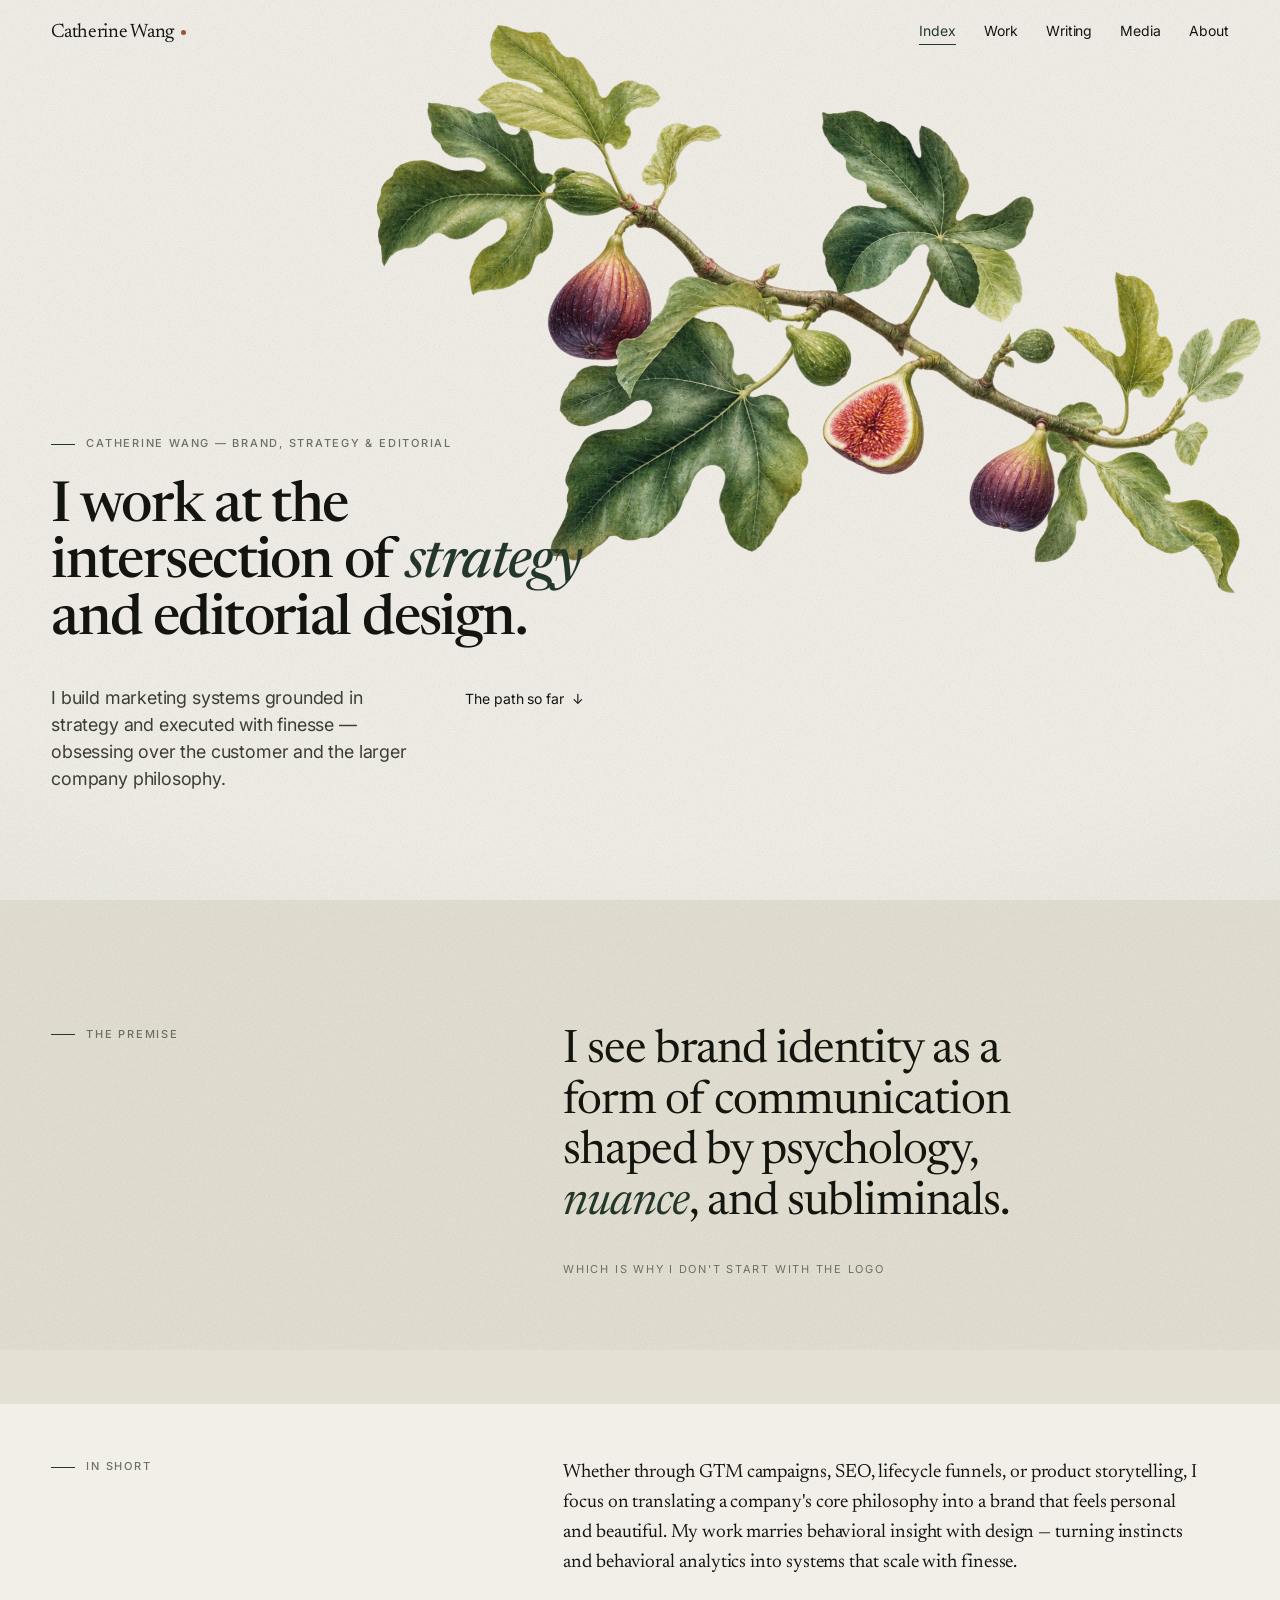
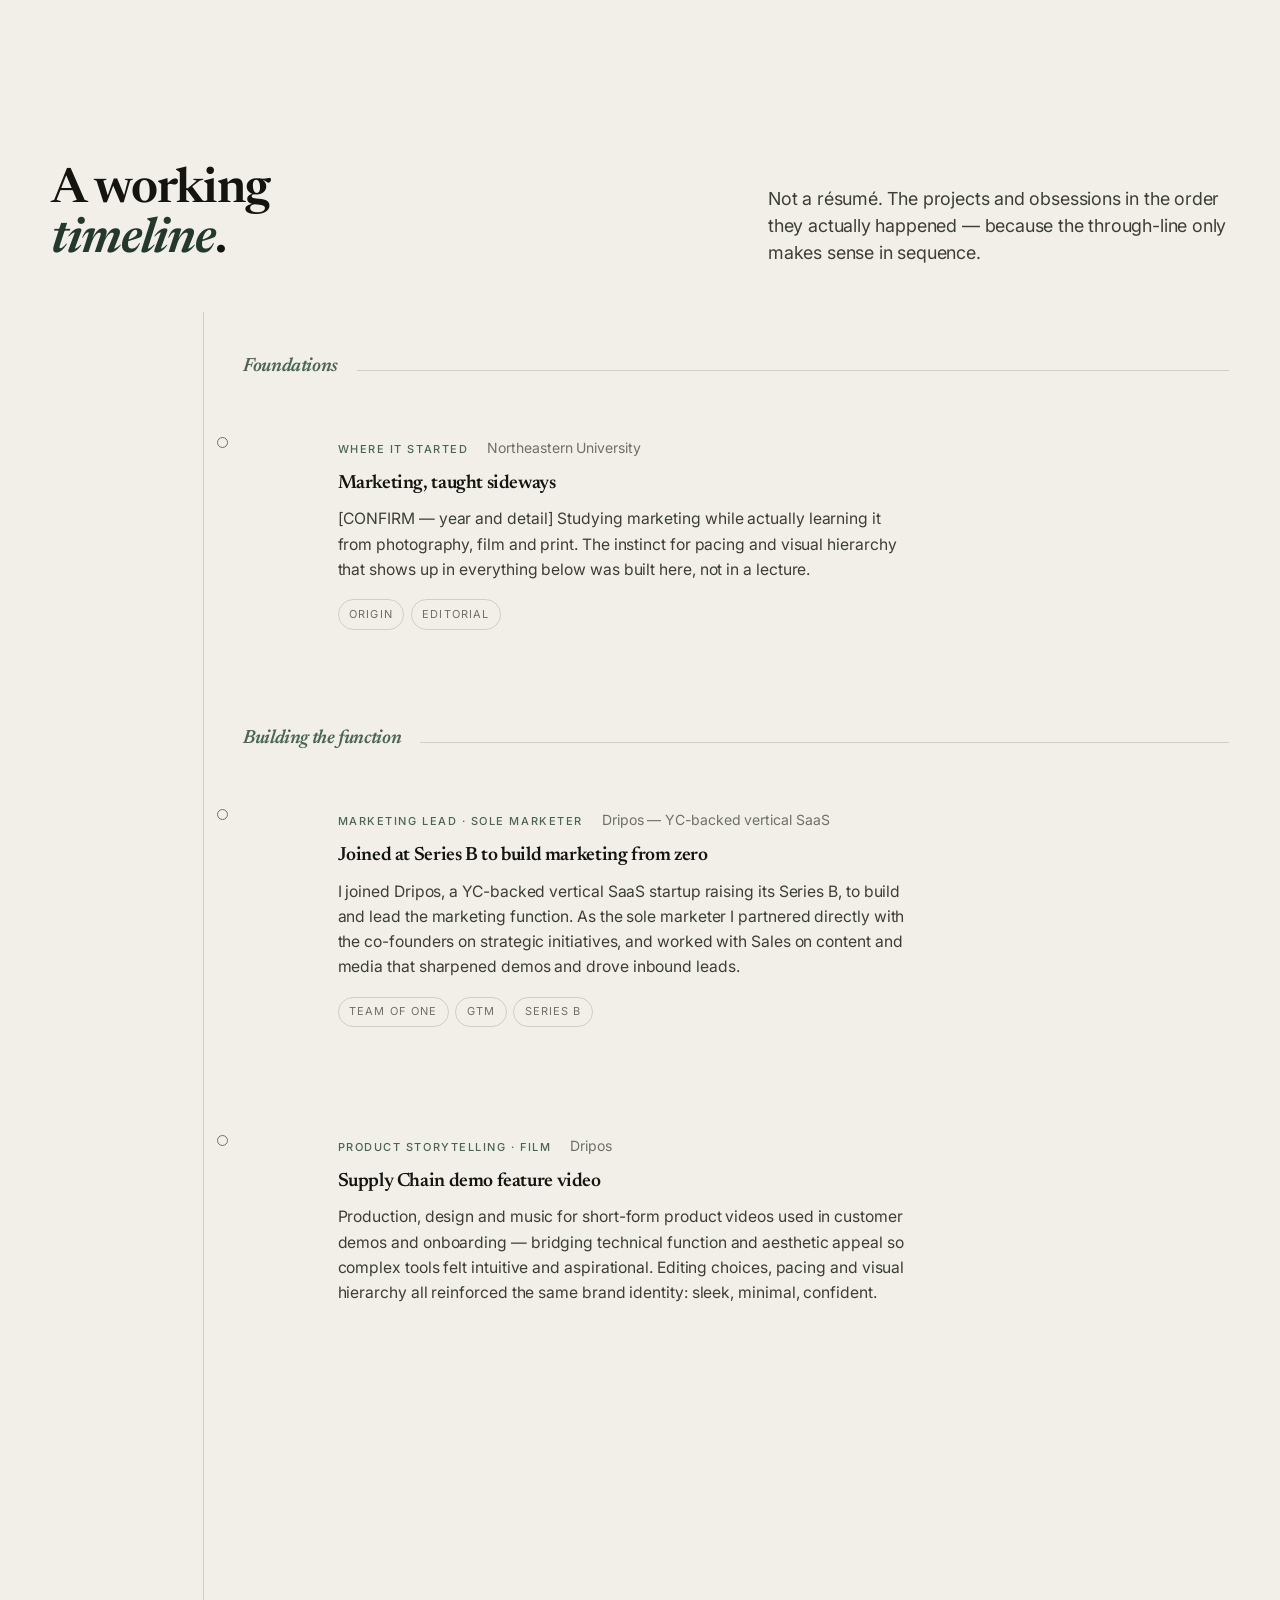
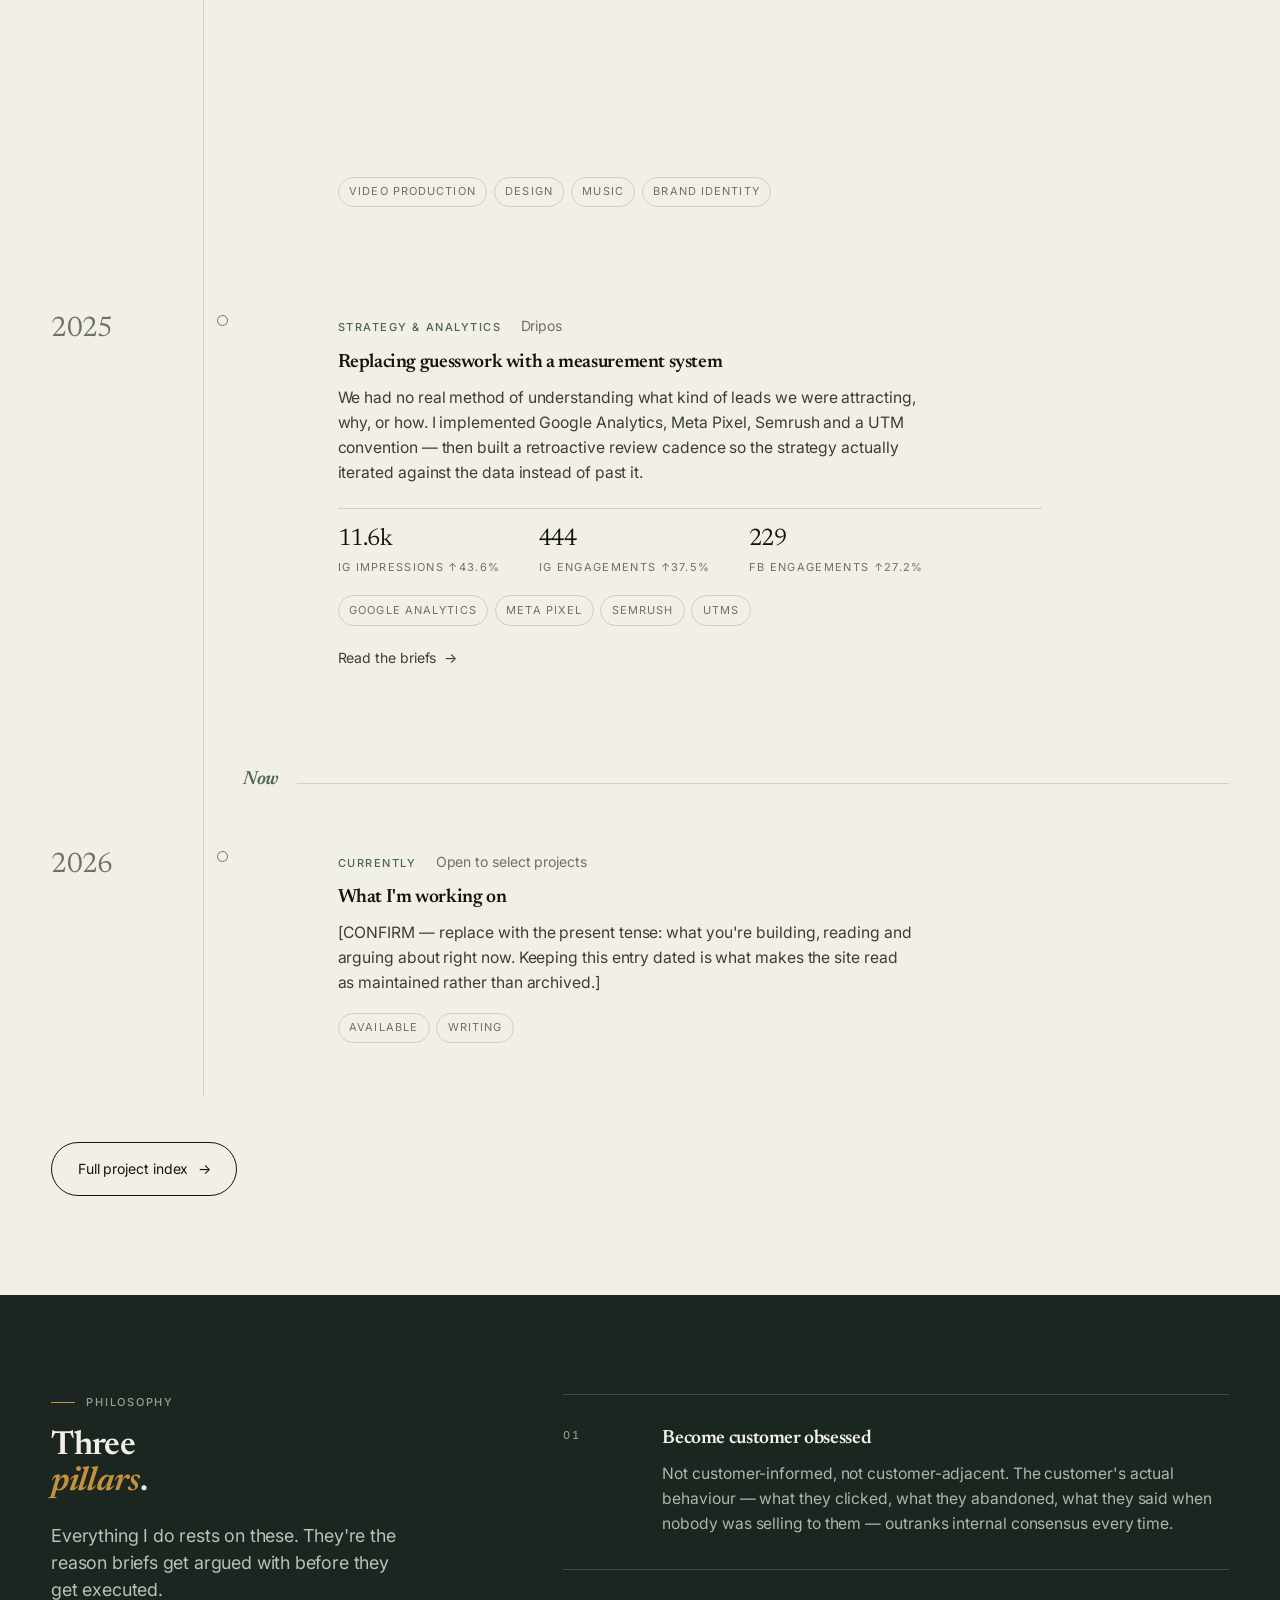
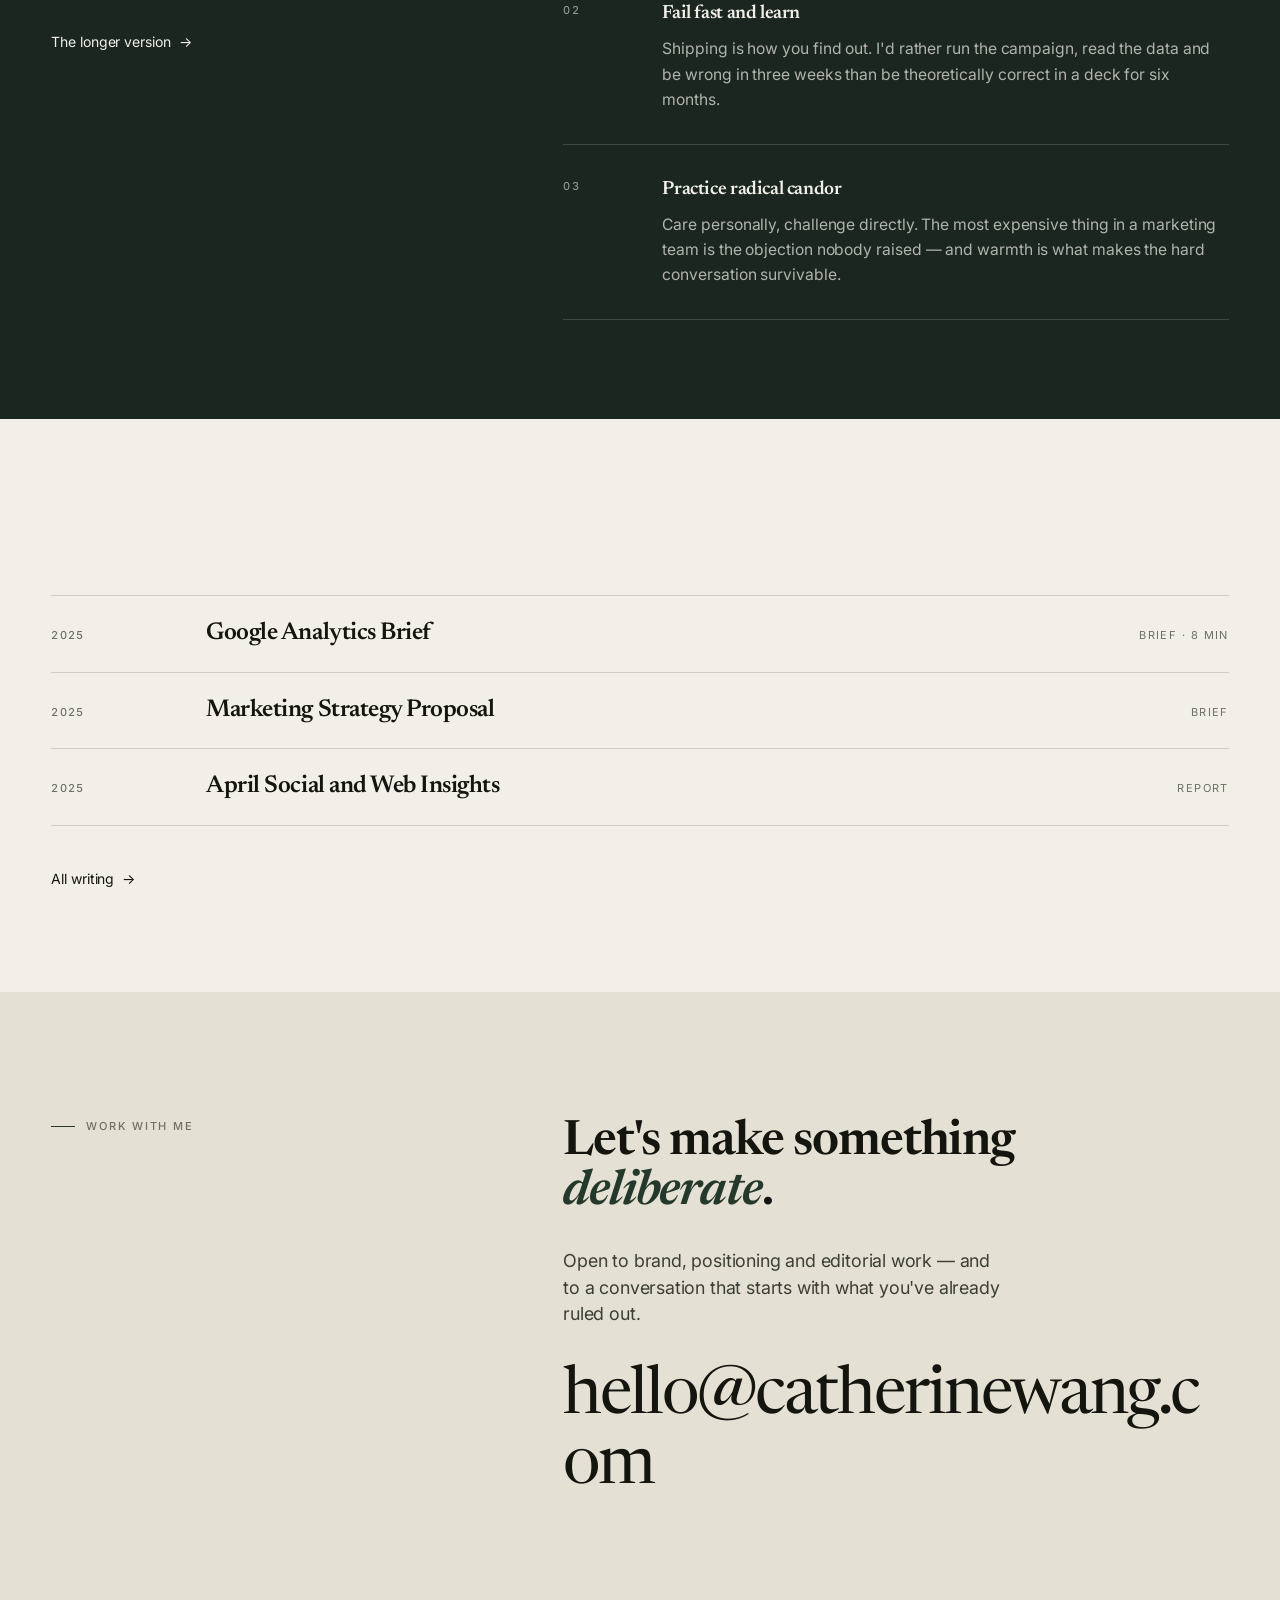
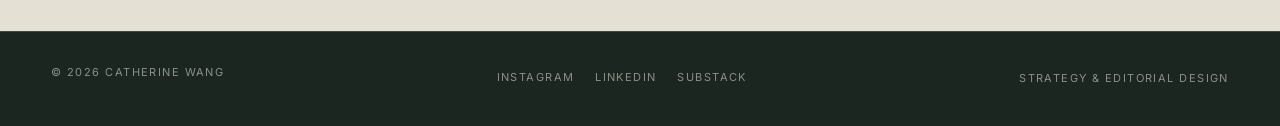
==== index.html @ 550bcb75 "Initial personal website with interactive fig hero" ====
<!DOCTYPE html>
<html lang="en">
<head>
<meta charset="utf-8">
<meta name="viewport" content="width=device-width, initial-scale=1">
<title>Catherine Wang — Strategy &amp; Editorial Design</title>
<meta name="description" content="Catherine Wang builds marketing systems grounded in strategy and executed with finesse. Brand identity as communication shaped by psychology, nuance and subliminals.">
<meta property="og:title" content="Catherine Wang — Strategy &amp; Editorial Design">
<meta property="og:description" content="I build marketing systems grounded in strategy and executed with finesse.">
<meta property="og:type" content="website">

<link rel="preconnect" href="https://fonts.googleapis.com">
<link rel="preconnect" href="https://fonts.gstatic.com" crossorigin>
<link href="https://fonts.googleapis.com/css2?family=Newsreader:ital,opsz,wght@0,6..72,300..600;1,6..72,300..600&family=Inter:wght@300;400;500&display=swap" rel="stylesheet">
<link rel="stylesheet" href="css/style.css">
</head>
<body>

<a class="skip" href="#main">Skip to content</a>
<div class="grain" aria-hidden="true"></div>
<div class="vignette" aria-hidden="true"></div>
<div class="progress" aria-hidden="true"></div>

<!-- ============================================================ NAV -->
<header class="nav">
  <div class="wrap nav__in">
    <a class="wordmark" href="index.html" aria-label="Catherine Wang, home">
      <span>Catherine Wang</span><i aria-hidden="true"></i>
    </a>
    <nav class="nav__links" aria-label="Primary">
      <a href="index.html" aria-current="page">Index</a>
      <a href="work.html">Work</a>
      <a href="writing.html">Writing</a>
      <a href="media.html">Media</a>
      <a href="about.html">About</a>
    </nav>
    <button class="nav__toggle" aria-expanded="false" aria-controls="drawer">Menu</button>
  </div>
</header>

<div class="drawer" id="drawer" aria-hidden="true">
  <button class="drawer__close">Close</button>
  <a href="index.html" aria-current="page">Index</a>
  <a href="work.html">Work</a>
  <a href="writing.html">Writing</a>
  <a href="media.html">Media</a>
  <a href="about.html">About</a>
  <p class="drawer__meta">hello@catherinewang.com</p>
</div>

<main id="main">

  <!-- ========================================================= HERO -->
  <!-- The fig branch is the hero: a suspended botanical specimen, cut into
       seventeen layers (assets/branch/layers.json) so it can breathe, respond
       to the cursor and hold depth. Typography stays clear of the busy
       middle of the composition; see js/branch.js. -->
  <section class="hero" id="hero">

    <div class="branch" data-branch role="img"
         aria-label="Watercolour illustration of a fig branch — lobed leaves, three ripening figs and one cut in half.">
      <div class="branch__stage">
      <img class="branch__layer" src="assets/branch/leaf-b.webp" alt="" loading="eager" decoding="async"
           width="347" height="331" data-kind="leaf"
           data-depth="0.2" data-mass="0.8" data-rel="0.717"
           style="--x:0.5208%;--y:14.8438%;--w:22.5911%;--ox:111.53%;--oy:44.71%">
      <img class="branch__layer" src="assets/branch/leaf-a.webp" alt="" loading="eager" decoding="async"
           width="314" height="239" data-kind="leaf"
           data-depth="0.28" data-mass="0.55" data-rel="0.558"
           style="--x:11.7839%;--y:2.0508%;--w:20.4427%;--ox:69.75%;--oy:115.48%">
      <img class="branch__layer" src="assets/branch/leaf-c.webp" alt="" loading="eager" decoding="async"
           width="139" height="146" data-kind="leaf"
           data-depth="0.62" data-mass="0.3" data-rel="0.249"
           style="--x:30.0781%;--y:18.3594%;--w:9.0495%;--ox:106.47%;--oy:89.04%">
      <img class="branch__layer" src="assets/branch/leaf-d.webp" alt="" loading="eager" decoding="async"
           width="363" height="365" data-kind="leaf"
           data-depth="0.34" data-mass="0.85" data-rel="0.808"
           style="--x:50.3255%;--y:16.0156%;--w:23.6328%;--ox:50.14%;--oy:101.64%">
      <img class="branch__layer" src="assets/branch/leaf-g.webp" alt="" loading="eager" decoding="async"
           width="138" height="253" data-kind="leaf"
           data-depth="0.22" data-mass="0.45" data-rel="0.295"
           style="--x:90.3646%;--y:51.1719%;--w:8.9844%;--ox:-2.17%;--oy:69.57%">
      <img class="branch__layer" src="assets/branch/leaf-f.webp" alt="" loading="eager" decoding="async"
           width="190" height="215" data-kind="leaf"
           data-depth="0.3" data-mass="0.45" data-rel="0.383"
           style="--x:77.0182%;--y:43.0664%;--w:12.3698%;--ox:6.32%;--oy:102.79%">
      <img class="branch__layer" src="assets/branch/branch.webp" alt="" loading="eager" decoding="async"
           width="1072" height="528" data-kind="branch"
           data-depth="0.4" data-mass="1.0" data-rel="0.723"
           style="--x:24.9349%;--y:23.9258%;--w:69.7917%;--ox:48.23%;--oy:52.08%">
      <img class="branch__layer" src="assets/branch/leaf-h.webp" alt="" loading="eager" decoding="async"
           width="267" height="245" data-kind="leaf"
           data-depth="0.44" data-mass="0.5" data-rel="0.398"
           style="--x:78.125%;--y:70.8984%;--w:17.3828%;--ox:-7.49%;--oy:-3.27%">
      <img class="branch__layer" src="assets/branch/leaf-i.webp" alt="" loading="eager" decoding="async"
           width="129" height="159" data-kind="leaf"
           data-depth="0.52" data-mass="0.35" data-rel="0.256"
           style="--x:88.6719%;--y:81.1523%;--w:8.3984%;--ox:29.46%;--oy:0.63%">
      <img class="branch__layer" src="assets/branch/leaf-j.webp" alt="" loading="eager" decoding="async"
           width="101" height="232" data-kind="leaf"
           data-depth="0.7" data-mass="0.3" data-rel="0.305"
           style="--x:73.8932%;--y:69.2383%;--w:6.5755%;--ox:29.7%;--oy:20.69%">
      <img class="branch__layer" src="assets/branch/leaf-e.webp" alt="" loading="eager" decoding="async"
           width="444" height="422" data-kind="leaf"
           data-depth="0.86" data-mass="1.0" data-rel="1.0"
           style="--x:19.9219%;--y:50.1953%;--w:28.9062%;--ox:88.74%;--oy:7.35%">
      <img class="branch__layer" src="assets/branch/fig-green-a.webp" alt="" loading="eager" decoding="async"
           width="145" height="83" data-kind="fig"
           data-depth="0.66" data-mass="1.6" data-rel="0.252"
           style="--x:18.6198%;--y:25.7812%;--w:9.4401%;--ox:88.97%;--oy:61.45%">
      <img class="branch__layer" src="assets/branch/fig-green-b.webp" alt="" loading="eager" decoding="async"
           width="190" height="117" data-kind="fig"
           data-depth="0.72" data-mass="1.6" data-rel="0.252"
           style="--x:41.276%;--y:53.0273%;--w:12.3698%;--ox:34.74%;--oy:-26.5%">
      <img class="branch__layer" src="assets/branch/fig-green-c.webp" alt="" loading="eager" decoding="async"
           width="102" height="61" data-kind="fig"
           data-depth="0.6" data-mass="1.6" data-rel="0.18"
           style="--x:69.7917%;--y:52.6367%;--w:6.6406%;--ox:17.65%;--oy:-18.03%">
      <img class="branch__layer" src="assets/branch/fig-purple-a.webp" alt="" loading="eager" decoding="async"
           width="183" height="200" data-kind="fig"
           data-depth="0.92" data-mass="2.2" data-rel="0.458"
           style="--x:19.7266%;--y:38.6719%;--w:11.9141%;--ox:44.81%;--oy:3%">
      <img class="branch__layer" src="assets/branch/fig-cut.webp" alt="" loading="eager" decoding="async"
           width="176" height="196" data-kind="fig"
           data-depth="0.88" data-mass="2.2" data-rel="0.444"
           style="--x:50.3906%;--y:58.1055%;--w:11.4583%;--ox:80.11%;--oy:13.78%">
      <img class="branch__layer" src="assets/branch/fig-purple-b.webp" alt="" loading="eager" decoding="async"
           width="152" height="190" data-kind="fig"
           data-depth="0.9" data-mass="2.2" data-rel="0.399"
           style="--x:66.7318%;--y:68.0664%;--w:9.8958%;--ox:62.5%;--oy:15.26%">
      </div>
    </div>

    <div class="wrap hero__type">
      <p class="label hero__eyebrow">Catherine Wang — Brand, Strategy &amp; Editorial</p>

      <h1 class="mega" data-split>
        <span data-line>I work at the</span>
        <span data-line>intersection of <em>strategy</em></span>
        <span data-line>and editorial design.</span>
      </h1>

      <div class="hero__meta">
        <p class="lead" data-reveal style="--d:640ms;max-width:34ch;margin:0">
          I build marketing systems grounded in strategy and executed with
          finesse — obsessing over the customer and the larger company
          philosophy.
        </p>
        <div data-reveal style="--d:760ms">
          <a class="alink link" href="#timeline"><span>The path so far</span><span aria-hidden="true">↓</span></a>
        </div>
      </div>

      <p class="hero__caption" data-reveal style="--d:880ms">Boston &amp; New York</p>
    </div>
  </section>

  <!-- ==================================================== STATEMENT -->
  <!-- Her own line from Notion — the most opinionated sentence she has,
       so it gets the largest type on the page after the hero. -->
  <section class="section statement tone-sand">
    <div class="wrap grid">
      <div class="c1-5"><p class="label" data-reveal>The premise</p></div>
      <div class="c6-13">
        <blockquote data-reveal>
          I see brand identity as a form of communication shaped by
          psychology, <em>nuance</em>, and subliminals.
        </blockquote>
        <cite data-reveal>Which is why I don't start with the logo</cite>
      </div>
    </div>
  </section>

  <!-- ======================================================= INTRO -->
  <section class="section section--tight">
    <div class="wrap grid">
      <div class="c1-5"><p class="label" data-reveal>In short</p></div>
      <div class="c6-13">
        <div class="prose prose--serif" data-reveal>
          <p>
            Whether through GTM campaigns, SEO, lifecycle funnels, or product
            storytelling, I focus on translating a company's core philosophy
            into a brand that feels personal and beautiful. My work marries
            behavioral insight with design — turning instincts and behavioral
            analytics into systems that scale with finesse.
          </p>
        </div>
      </div>
    </div>
  </section>

  <!-- ====================================================== TIMELINE -->
  <!-- Journey and portfolio as one scroll, after getty.edu/tracingart.
       ⚠ Entries marked [CONFIRM] need a date or detail only you know. -->
  <section class="section" id="timeline">
    <div class="wrap">
      <div class="grid" style="margin-bottom:clamp(2rem,5vh,3.5rem)">
        <div class="c1-6">
          <p class="label" data-reveal>The path so far</p>
          <h2 class="h1" data-reveal style="margin-top:1.1rem">
            A working<br><span class="it ac">timeline</span>.
          </h2>
        </div>
        <div class="c8-13" style="align-self:end">
          <p class="lead" data-reveal>
            Not a résumé. The projects and obsessions in the order they
            actually happened — because the through-line only makes sense
            in sequence.
          </p>
        </div>
      </div>

      <div class="tl">
        <div class="tl__rail" aria-hidden="true"><div class="tl__fill"></div></div>
        <ol class="tl__list">

          <li class="tl__era"><h2>Foundations</h2></li>

          <li class="tl__item">
            <p class="tl__year">2024</p>
            <span class="tl__node" aria-hidden="true"></span>
            <div class="tl__body" data-reveal>
              <div class="tl__kicker">
                <span class="tl__role">Where it started</span>
                <span class="tl__where">Northeastern University</span>
              </div>
              <h3 class="h3">Marketing, taught sideways</h3>
              <p>
                [CONFIRM — year and detail] Studying marketing while actually
                learning it from photography, film and print. The instinct for
                pacing and visual hierarchy that shows up in everything below
                was built here, not in a lecture.
              </p>
              <div class="tags"><span class="tag">Origin</span><span class="tag">Editorial</span></div>
            </div>
          </li>

          <li class="tl__era"><h2>Building the function</h2></li>

          <li class="tl__item">
            <p class="tl__year">Jan 2025</p>
            <span class="tl__node" aria-hidden="true"></span>
            <div class="tl__body" data-reveal>
              <div class="tl__kicker">
                <span class="tl__role">Marketing Lead · Sole marketer</span>
                <span class="tl__where">Dripos — YC-backed vertical SaaS</span>
              </div>
              <h3 class="h3">Joined at Series B to build marketing from zero</h3>
              <p>
                I joined Dripos, a YC-backed vertical SaaS startup raising its
                Series B, to build and lead the marketing function. As the sole
                marketer I partnered directly with the co-founders on strategic
                initiatives, and worked with Sales on content and media that
                sharpened demos and drove inbound leads.
              </p>
              <div class="tags">
                <span class="tag">Team of one</span>
                <span class="tag">GTM</span>
                <span class="tag">Series B</span>
              </div>
            </div>
          </li>

          <li class="tl__item">
            <p class="tl__year">2025</p>
            <span class="tl__node" aria-hidden="true"></span>
            <div class="tl__body" data-reveal>
              <div class="tl__kicker">
                <span class="tl__role">Product storytelling · Film</span>
                <span class="tl__where">Dripos</span>
              </div>
              <h3 class="h3">Supply Chain demo feature video</h3>
              <p>
                Production, design and music for short-form product videos used
                in customer demos and onboarding — bridging technical function
                and aesthetic appeal so complex tools felt intuitive and
                aspirational. Editing choices, pacing and visual hierarchy all
                reinforced the same brand identity: sleek, minimal, confident.
              </p>
              <div class="tl__pair">
                <div data-reveal="clip"><div class="ph ph--45 ph--shadow" data-ph="4:5 — video still"></div></div>
                <div data-reveal="clip"><div class="ph ph--45 ph--sand" data-ph="4:5 — UI detail"></div></div>
              </div>
              <div class="tags">
                <span class="tag">Video production</span>
                <span class="tag">Design</span>
                <span class="tag">Music</span>
                <span class="tag">Brand identity</span>
              </div>
            </div>
          </li>

          <li class="tl__item">
            <p class="tl__year">2025</p>
            <span class="tl__node" aria-hidden="true"></span>
            <div class="tl__body" data-reveal>
              <div class="tl__kicker">
                <span class="tl__role">Strategy &amp; analytics</span>
                <span class="tl__where">Dripos</span>
              </div>
              <h3 class="h3">Replacing guesswork with a measurement system</h3>
              <p>
                We had no real method of understanding what kind of leads we
                were attracting, why, or how. I implemented Google Analytics,
                Meta Pixel, Semrush and a UTM convention — then built a
                retroactive review cadence so the strategy actually iterated
                against the data instead of past it.
              </p>
              <div class="tl__out">
                <div><b>11.6k</b><span>IG impressions ↑43.6%</span></div>
                <div><b>444</b><span>IG engagements ↑37.5%</span></div>
                <div><b>229</b><span>FB engagements ↑27.2%</span></div>
              </div>
              <div class="tags">
                <span class="tag">Google Analytics</span>
                <span class="tag">Meta Pixel</span>
                <span class="tag">Semrush</span>
                <span class="tag">UTMs</span>
              </div>
              <p style="margin-top:1.2rem">
                <a class="alink link" href="work.html"><span>Read the briefs</span><span aria-hidden="true">→</span></a>
              </p>
            </div>
          </li>

          <li class="tl__era"><h2>Now</h2></li>

          <li class="tl__item">
            <p class="tl__year">2026</p>
            <span class="tl__node" aria-hidden="true"></span>
            <div class="tl__body" data-reveal>
              <div class="tl__kicker">
                <span class="tl__role">Currently</span>
                <span class="tl__where">Open to select projects</span>
              </div>
              <h3 class="h3">What I'm working on</h3>
              <p>
                [CONFIRM — replace with the present tense: what you're building,
                reading and arguing about right now. Keeping this entry dated is
                what makes the site read as maintained rather than archived.]
              </p>
              <div class="tags"><span class="tag">Available</span><span class="tag">Writing</span></div>
            </div>
          </li>

        </ol>
      </div>

      <div style="margin-top:clamp(2rem,5vh,3.5rem)" data-reveal>
        <a class="btn" href="work.html">Full project index <span aria-hidden="true">→</span></a>
      </div>
    </div>
  </section>

  <!-- =================================================== PHILOSOPHY -->
  <!-- Below the work: findable in one scroll, never the first thing you
       meet. Three pillars are hers; the expansions are drafts to edit. -->
  <section class="section invert philo" id="philosophy">
    <div class="wrap philo__grid">
      <div class="philo__sticky">
        <p class="label" data-reveal>Philosophy</p>
        <h2 class="h2" data-reveal style="margin-top:1.1rem">
          Three<br><span class="it ac">pillars</span>.
        </h2>
        <p class="lead" data-reveal style="margin-top:1.4rem;max-width:32ch">
          Everything I do rests on these. They're the reason briefs get
          argued with before they get executed.
        </p>
        <p data-reveal style="margin-top:1.6rem">
          <a class="alink link" href="about.html"><span>The longer version</span><span aria-hidden="true">→</span></a>
        </p>
      </div>

      <div class="philo__list">
        <div class="tenet" data-reveal>
          <span class="num">01</span>
          <div>
            <h3 class="h3">Become customer obsessed</h3>
            <p>
              Not customer-informed, not customer-adjacent. The customer's
              actual behaviour — what they clicked, what they abandoned, what
              they said when nobody was selling to them — outranks internal
              consensus every time.
            </p>
          </div>
        </div>
        <div class="tenet" data-reveal>
          <span class="num">02</span>
          <div>
            <h3 class="h3">Fail fast and learn</h3>
            <p>
              Shipping is how you find out. I'd rather run the campaign, read
              the data and be wrong in three weeks than be theoretically
              correct in a deck for six months.
            </p>
          </div>
        </div>
        <div class="tenet" data-reveal>
          <span class="num">03</span>
          <div>
            <h3 class="h3">Practice radical candor</h3>
            <p>
              Care personally, challenge directly. The most expensive thing in
              a marketing team is the objection nobody raised — and warmth is
              what makes the hard conversation survivable.
            </p>
          </div>
        </div>
      </div>
    </div>
  </section>

  <!-- ====================================================== WRITING -->
  <section class="section">
    <div class="wrap">
      <div class="grid" style="margin-bottom:clamp(1.8rem,4.5vh,3rem)">
        <div class="c1-6"><h2 class="h2" data-reveal>Writing</h2></div>
        <div class="c8-13" style="align-self:end">
          <p data-reveal style="color:var(--ink-3);font-size:var(--fs-small)">
            Briefs, essays and notes on brand, behaviour and attention.
          </p>
        </div>
      </div>

      <div class="posts">
        <a class="post" href="work.html" data-reveal>
          <span class="num">2025</span>
          <h3>Google Analytics Brief</h3>
          <span class="post__kind">Brief · 8 min</span>
        </a>
        <a class="post" href="work.html" data-reveal>
          <span class="num">2025</span>
          <h3>Marketing Strategy Proposal</h3>
          <span class="post__kind">Brief</span>
        </a>
        <a class="post" href="work.html" data-reveal>
          <span class="num">2025</span>
          <h3>April Social and Web Insights</h3>
          <span class="post__kind">Report</span>
        </a>
      </div>

      <div style="margin-top:clamp(1.8rem,4.5vh,3rem)" data-reveal>
        <a class="alink link" href="writing.html"><span>All writing</span><span aria-hidden="true">→</span></a>
      </div>
    </div>
  </section>

  <!-- ====================================================== CONTACT -->
  <section class="section contact tone-sand" id="contact">
    <div class="wrap grid">
      <div class="c1-5"><p class="label" data-reveal>Work with me</p></div>
      <div class="c6-13">
        <h2 class="h1" data-reveal style="margin-bottom:1.8rem">
          Let's make something<br><span class="it ac">deliberate</span>.
        </h2>
        <p class="lead" data-reveal style="max-width:42ch;margin-bottom:2.2rem">
          Open to brand, positioning and editorial work — and to a
          conversation that starts with what you've already ruled out.
        </p>
        <a class="contact__mail link" href="mailto:hello@catherinewang.com" data-reveal>hello@catherinewang.com</a>
      </div>
    </div>
  </section>
</main>

<!-- ========================================================= FOOTER -->
<footer class="invert">
  <div class="wrap foot">
    <p>© <span data-year>2026</span> Catherine Wang</p>
    <div class="foot__social">
      <a href="#" class="link">Instagram</a>
      <a href="#" class="link">LinkedIn</a>
      <a href="#" class="link">Substack</a>
    </div>
    <p>Strategy &amp; editorial design</p>
  </div>
</footer>

<script src="js/main.js"></script>
<script src="js/branch.js"></script>
</body>
</html>
---- css/style.css ----
/* ==========================================================================
   CATHERINE WANG — design system
   --------------------------------------------------------------------------
   Direction
   · Palette      Neutral bone base, forest green as the single primary
                  accent (Watch House), with sand surfaces and rare
                  terracotta / Kodak-gold highlights. Warmth lives in the
                  photography and grain, not in the UI colour.
   · Type         Newsreader (display) + Inter (body). Display is held
                  small and set heavy — understated in size, bold in weight.
   · References   watchhouse.com (colour), indexventures.com (people-centric),
                  getty.edu/tracingart (timeline), elenamiska.com (restraint).

   Contents
   01  Tokens
   02  Reset & base
   03  Grain / texture
   04  Typography
   05  Layout primitives
   06  Navigation
   07  Hero
   08  Statement blocks
   09  Timeline
   10  Project cards
   11  Philosophy
   12  Writing list
   13  Media shelf
   14  About
   15  Contact & footer
   16  Placeholders
   17  Motion / reveals
   18  Responsive
   ========================================================================== */

/* 01 — TOKENS ============================================================= */

:root {
  /* Ground — neutral bone, only faintly warm. Deliberately less peachy
     than a sand base: the warmth should come from photography and grain,
     not from the paper. */
  --paper:       #F1EFE8;
  --paper-2:     #E9E5DA;
  --sand:        #DAD3C1;
  --sand-deep:   #C2B9A2;

  /* Near-black with a faint green cast, so it sits with the forest
     rather than against it. */
  --ink:         #14150F;
  --ink-2:       #3C3F35;
  --ink-3:       #6E7165;

  /* PRIMARY ACCENT — forest green. Carries nav state, timeline, emphasis,
     hover, selection, focus. This is the Watch House register. */
  --forest:      #24382B;
  --forest-2:    #4A6551;

  /* Dark sections are deep forest, not brown. */
  --shadow:      #1B2620;
  --shadow-2:    #263429;

  /* SECONDARY ACCENTS — used sparingly, on purpose. Terracotta appears a
     handful of times; gold is the Kodak warmth and is rarer still.
     If either starts showing up everywhere, the palette is broken. */
  --terracotta:  #A0533C;
  --gold:        #C4923F;

  /* Type */
  --serif: "Newsreader", "Iowan Old Style", "Palatino Linotype", Georgia, serif;
  --sans:  "Inter", -apple-system, BlinkMacSystemFont, "Helvetica Neue", Arial, sans-serif;

  /* Fluid scale — held deliberately small. Authority comes from weight
     and tight tracking, not from scale. */
  --fs-mega:  clamp(2.3rem, 5.2vw, 4.7rem);
  --fs-h1:    clamp(1.85rem, 3.8vw, 3.1rem);
  --fs-h2:    clamp(1.5rem, 2.6vw, 2.2rem);
  --fs-h3:    clamp(1.1rem, 1.5vw, 1.38rem);
  --fs-lead:  clamp(1.06rem, 1.4vw, 1.34rem);
  --fs-body:  clamp(.98rem, 1vw, 1.06rem);
  --fs-small:  .875rem;
  --fs-label:  .688rem;

  /* Space */
  --gut: clamp(1.25rem, 4vw, 4.5rem);
  --sec: clamp(4.5rem, 11vh, 9.5rem);

  --maxw: 1500px;

  /* Motion */
  --ease: cubic-bezier(.22, 1, .36, 1);
  --ease-io: cubic-bezier(.65, .05, .36, 1);

  --line: color-mix(in srgb, var(--ink) 15%, transparent);

  /* Fractal-noise tile, desaturated so it reads as film grain */
  --noise: url("data:image/svg+xml,%3Csvg xmlns='http://www.w3.org/2000/svg' width='140' height='140'%3E%3Cfilter id='n'%3E%3CfeTurbulence type='fractalNoise' baseFrequency='0.82' numOctaves='4' stitchTiles='stitch'/%3E%3CfeColorMatrix type='saturate' values='0'/%3E%3C/filter%3E%3Crect width='140' height='140' filter='url(%23n)'/%3E%3C/svg%3E");
}

/* 02 — RESET & BASE ======================================================= */

*, *::before, *::after { box-sizing: border-box; }

html {
  -webkit-text-size-adjust: 100%;
  scroll-behavior: smooth;
}

body {
  margin: 0;
  background: var(--paper);
  color: var(--ink);
  font-family: var(--sans);
  font-size: var(--fs-body);
  font-weight: 400;
  line-height: 1.6;
  letter-spacing: -.005em;
  -webkit-font-smoothing: antialiased;
  -moz-osx-font-smoothing: grayscale;
  overflow-x: hidden;
}

img, video, svg { display: block; max-width: 100%; height: auto; }
a { color: inherit; text-decoration: none; }

button {
  font: inherit;
  color: inherit;
  background: none;
  border: 0;
  cursor: pointer;
}

::selection { background: var(--forest); color: var(--paper); }

:focus-visible {
  outline: 2px solid var(--forest);
  outline-offset: 3px;
  border-radius: 2px;
}

.skip {
  position: absolute;
  left: -9999px;
  z-index: 999;
  background: var(--ink);
  color: var(--paper);
  padding: .8rem 1.2rem;
  font-size: var(--fs-small);
}
.skip:focus { left: 1rem; top: 1rem; }

.sr {
  position: absolute;
  width: 1px; height: 1px;
  padding: 0; margin: -1px;
  overflow: hidden;
  clip: rect(0 0 0 0);
  white-space: nowrap;
  border: 0;
}

/* 03 — GRAIN / TEXTURE ==================================================== */

.grain {
  position: fixed;
  inset: -50%;
  z-index: 9000;
  pointer-events: none;
  background-image: var(--noise);
  background-size: 170px 170px;
  opacity: .17;
  mix-blend-mode: multiply;
  will-change: transform;
}

@media (prefers-reduced-motion: no-preference) {
  .grain { animation: grain-shift 7s steps(5, end) infinite; }
}

@keyframes grain-shift {
  0%, 100% { transform: translate(0, 0); }
  20% { transform: translate(-3%, 2%); }
  40% { transform: translate(2%, -4%); }
  60% { transform: translate(-2%, -2%); }
  80% { transform: translate(3%, 3%); }
}

.vignette {
  position: fixed;
  inset: 0;
  z-index: 8999;
  pointer-events: none;
  background: radial-gradient(125% 95% at 50% 40%,
              transparent 58%,
              color-mix(in srgb, var(--sand-deep) 22%, transparent) 100%);
}

/* 04 — TYPOGRAPHY ========================================================= */

/* Display is set at 600 — the "understated but bold" register. Small type
   needs weight to hold a page; large type would not. */
h1, h2, h3, h4 {
  font-family: var(--serif);
  font-weight: 600;
  font-optical-sizing: auto;
  letter-spacing: -.02em;
  line-height: 1.04;
  margin: 0;
  text-wrap: balance;
}

/* The one exception: at hero scale, 600 turns blunt. 500 keeps the
   old-style serif's modelling visible. */
.mega {
  font-size: var(--fs-mega);
  font-weight: 500;
  line-height: 1;
  letter-spacing: -.028em;
}
.h1 { font-size: var(--fs-h1); line-height: 1.04; letter-spacing: -.024em; }
.h2 { font-size: var(--fs-h2); line-height: 1.08; }
.h3 { font-size: var(--fs-h3); line-height: 1.2; }

.it { font-style: italic; }

/* Accent classes.
   .ac — forest, the primary. Use this by default.
   .tc — terracotta, rare.
   .gd — Kodak gold, rarer. */
.ac { color: var(--forest); }
.tc { color: var(--terracotta); }
.gd { color: var(--gold); }

/* On dark sections forest disappears, so accents warm up instead. */
.invert .ac { color: var(--gold); }
.invert .tc { color: var(--gold); }

p { margin: 0 0 1.1em; }
p:last-child { margin-bottom: 0; }

.lead {
  font-size: var(--fs-lead);
  line-height: 1.5;
  letter-spacing: -.01em;
  color: var(--ink-2);
  text-wrap: pretty;
}

.prose { max-width: 64ch; }
.prose p { color: var(--ink-2); line-height: 1.72; }

.prose--serif p {
  font-family: var(--serif);
  font-size: clamp(1.12rem, 1.5vw, 1.4rem);
  line-height: 1.55;
  color: var(--ink);
}

/* Label — Inter, tracked and uppercase. No mono anywhere; a monospaced
   label reads engineering, and this brand is editorial. */
.label {
  font-size: var(--fs-label);
  font-weight: 500;
  letter-spacing: .16em;
  text-transform: uppercase;
  color: var(--ink-3);
  display: flex;
  align-items: center;
  gap: .7rem;
}
.label::before {
  content: "";
  width: 1.5rem;
  height: 1px;
  background: var(--forest);
  flex: none;
}
.label--bare::before { display: none; }

.num {
  font-size: var(--fs-label);
  font-weight: 500;
  letter-spacing: .12em;
  color: var(--ink-3);
  font-variant-numeric: tabular-nums;
}

/* Underline that draws on hover */
.link { position: relative; display: inline-block; padding-bottom: 2px; }
.link::after {
  content: "";
  position: absolute;
  left: 0; bottom: 0;
  width: 100%; height: 1px;
  background: currentColor;
  transform: scaleX(var(--sx, 0));
  transform-origin: left;
  transition: transform .5s var(--ease);
}
.link:hover { --sx: 1; }
.link--on { --sx: 1; }
.link--on:hover { --sx: 0; }

.alink {
  display: inline-flex;
  align-items: baseline;
  gap: .5rem;
  font-size: var(--fs-small);
}
.alink span:last-child { transition: transform .45s var(--ease); }
.alink:hover span:last-child { transform: translateX(.3rem); }

.btn {
  display: inline-flex;
  align-items: center;
  gap: .6rem;
  padding: .9rem 1.6rem;
  border: 1px solid var(--ink);
  border-radius: 100px;
  font-size: var(--fs-small);
  position: relative;
  overflow: hidden;
  isolation: isolate;
}
.btn::before {
  content: "";
  position: absolute;
  inset: 0;
  background: var(--ink);
  transform: translateY(101%);
  transition: transform .55s var(--ease);
  z-index: -1;
}
.btn:hover { color: var(--paper); }
.btn:hover::before { transform: translateY(0); }

.btn--fill { background: var(--ink); color: var(--paper); }
.btn--fill::before { background: var(--forest); }
.btn--fill:hover { color: var(--paper); }

/* 05 — LAYOUT PRIMITIVES ================================================== */

.wrap {
  width: 100%;
  max-width: var(--maxw);
  margin-inline: auto;
  padding-inline: var(--gut);
}

.section { padding-block: var(--sec); position: relative; }
.section--tight { padding-block: clamp(2.5rem, 6vh, 5rem); }
.section--flush-t { padding-top: 0; }

.rule { height: 1px; background: var(--line); border: 0; margin: 0; }

.grid {
  display: grid;
  grid-template-columns: repeat(12, 1fr);
  gap: var(--gut);
}
.c1-5  { grid-column: 1 / 6; }
.c1-6  { grid-column: 1 / 7; }
.c1-7  { grid-column: 1 / 8; }
.c4-13 { grid-column: 4 / 13; }
.c6-13 { grid-column: 6 / 13; }
.c7-13 { grid-column: 7 / 13; }
.c8-13 { grid-column: 8 / 13; }

/* Dark inversion — espresso, not black */
.invert {
  background: var(--shadow);
  color: var(--paper);
  --line: color-mix(in srgb, var(--paper) 17%, transparent);
}
.invert .label { color: color-mix(in srgb, var(--paper) 60%, transparent); }
.invert .label::before { background: var(--gold); }
.invert .lead,
.invert .prose p { color: color-mix(in srgb, var(--paper) 76%, transparent); }
.invert .num { color: color-mix(in srgb, var(--paper) 55%, transparent); }
.invert .btn { border-color: color-mix(in srgb, var(--paper) 45%, transparent); }
.invert .btn::before { background: var(--paper); }
.invert .btn:hover { color: var(--ink); }

/* Sand surface — the third register, between paper and the dark sections.
   Tinted with the sand token rather than with an accent, so banded
   sections read as a different paper stock, not a coloured panel. */
.tone-sand {
  background: color-mix(in srgb, var(--sand) 55%, var(--paper));
}

.progress {
  position: fixed;
  top: 0; left: 0;
  height: 2px;
  width: 100%;
  transform-origin: left;
  transform: scaleX(0);
  background: var(--forest);
  z-index: 9100;
}

/* 06 — NAVIGATION ========================================================= */

.nav {
  position: fixed;
  top: 0; left: 0; right: 0;
  z-index: 8000;
  padding-block: clamp(1rem, 2.2vh, 1.5rem);
  transition: background .5s var(--ease), padding .5s var(--ease),
              box-shadow .5s var(--ease);
}
.nav__in {
  display: flex;
  align-items: center;
  justify-content: space-between;
  gap: var(--gut);
}

.nav.is-stuck {
  padding-block: .7rem;
  background: color-mix(in srgb, var(--paper) 90%, transparent);
  backdrop-filter: saturate(130%) blur(14px);
  -webkit-backdrop-filter: saturate(130%) blur(14px);
  box-shadow: 0 1px 0 var(--line);
}
.nav.is-stuck.on-dark {
  background: color-mix(in srgb, var(--shadow) 90%, transparent);
}

.wordmark {
  font-family: var(--serif);
  font-size: 1.22rem;
  letter-spacing: -.015em;
  line-height: 1;
  display: flex;
  align-items: baseline;
  gap: .45rem;
}
/* The wordmark dot is the one piece of terracotta on every page — a single
   warm mark against an otherwise green-and-bone system. */
.wordmark i {
  font-style: normal;
  width: 5px; height: 5px;
  border-radius: 50%;
  background: var(--terracotta);
  display: inline-block;
  transform: translateY(-2px);
}

.nav__links {
  display: flex;
  align-items: center;
  gap: clamp(1.1rem, 2.2vw, 2.2rem);
  font-size: var(--fs-small);
}
.nav__links a { position: relative; padding-bottom: 3px; }
.nav__links a::after {
  content: "";
  position: absolute;
  left: 0; bottom: 0;
  width: 100%; height: 1px;
  background: currentColor;
  transform: scaleX(0);
  transform-origin: left;
  transition: transform .45s var(--ease);
}
.nav__links a:hover::after { transform: scaleX(1); }
.nav__links a[aria-current="page"] { color: var(--forest); }
.nav__links a[aria-current="page"]::after {
  transform: scaleX(1);
  background: var(--forest);
}

.nav__toggle { display: none; }

.drawer {
  position: fixed;
  inset: 0;
  z-index: 8500;
  background: var(--shadow);
  color: var(--paper);
  padding: var(--gut);
  display: flex;
  flex-direction: column;
  justify-content: center;
  gap: .3rem;
  transform: translateY(-100%);
  transition: transform .7s var(--ease);
  visibility: hidden;
}
.drawer.is-open { transform: translateY(0); visibility: visible; }
.drawer a {
  font-family: var(--serif);
  font-size: clamp(2.1rem, 9vw, 3.2rem);
  line-height: 1.14;
  letter-spacing: -.025em;
}
.drawer a[aria-current="page"] { color: var(--gold); font-style: italic; }
.drawer__close {
  position: absolute;
  top: var(--gut); right: var(--gut);
  font-size: var(--fs-label);
  letter-spacing: .16em;
  text-transform: uppercase;
}
.drawer__meta {
  margin-top: 2.2rem;
  font-size: var(--fs-label);
  letter-spacing: .14em;
  text-transform: uppercase;
  color: color-mix(in srgb, var(--paper) 55%, transparent);
}

/* 07 — HERO =============================================================== */
/* The fig branch is the structural element. It hangs in the upper two-thirds
   as a suspended specimen; the type sits underneath it as a caption would,
   so no line ever crosses the dense middle of the composition. The branch's
   own empty lower-left corner is what lets the two overlap at all.
   Behaviour lives in js/branch.js. */

.hero {
  position: relative;
  min-height: 100svh;
  display: flex;
  flex-direction: column;
  justify-content: flex-end;
  padding-top: clamp(6rem, 15vh, 9.5rem);
  padding-bottom: clamp(2.5rem, 7vh, 5rem);
  overflow: clip;              /* the branch leaves the frame on scroll */
}

/* ---- the specimen ------------------------------------------------------ */
/* Two transform levels, deliberately: .branch__stage carries the slow scroll
   choreography, each .branch__layer carries its own parallax + wind + drift.
   Nothing here touches layout. */

.branch {
  position: absolute;
  inset: 0;
  pointer-events: none;
  z-index: 0;
}

/* Placed right of centre and high, so the whole lower-left quadrant belongs
   to the type. The plate's own empty bottom-left corner is what buys the
   last bit of clearance. Sized against height as well as width so a short
   wide window cannot push it off the bottom. */
.branch__stage {
  position: absolute;
  left: var(--bx, 29%);
  top: var(--by, 1.5%);
  width: var(--bw, min(70%, 128svh));
  aspect-ratio: 1536 / 1024;
  transform-origin: 50% 45%;
  will-change: transform, opacity;
}

.branch__layer {
  position: absolute;
  left: var(--x);
  top: var(--y);
  width: var(--w);
  height: auto;
  transform-origin: var(--ox) var(--oy);
  backface-visibility: hidden;
}

/* Only pay for compositor layers while the loop is actually running */
.branch.is-live .branch__layer { will-change: transform; }

/* ---- the type ---------------------------------------------------------- */

.hero__type { position: relative; z-index: 2; }

/* Held to a column rather than the full wrap: it keeps the measure readable
   and guarantees the type never runs under the foliage. */
.hero__type > * { max-width: 42rem; }

/* The branch is the hero now, so the display type steps back a size. */
.hero .mega { font-size: clamp(2.1rem, 4.4vw, 3.6rem); }

.hero__eyebrow { margin-bottom: clamp(1rem, 3vh, 1.8rem); }
.hero h1 em { font-style: italic; color: var(--forest); }

.hero__meta {
  margin-top: clamp(1.5rem, 4vh, 2.6rem);
  display: flex;
  flex-wrap: wrap;
  gap: 1rem 2.5rem;
  align-items: baseline;
}

.hero__caption {
  margin-top: clamp(1.2rem, 3vh, 2rem);
  font-size: var(--fs-label);
  letter-spacing: .1em;
  text-transform: uppercase;
  color: var(--ink-3);
}

/* Narrower viewports: the branch is composed for the space rather than
   merely scaled down — it sits higher, smaller, and off the type entirely. */
@media (max-width: 900px) {
  .hero {
    min-height: auto;
    padding-top: clamp(5rem, 13vh, 7rem);
    padding-bottom: clamp(2rem, 6vh, 3.5rem);
  }
  .branch {
    position: relative;
    inset: auto;
    padding-inline: var(--gut);
    margin-bottom: clamp(1.5rem, 5vh, 3rem);
  }
  /* the whole specimen stays in frame — nothing is cropped to fit */
  .branch__stage {
    position: relative;
    left: auto;
    top: auto;
    width: 100%;
    margin-inline: auto;
    max-width: 42rem;
  }
  .hero__type > * { max-width: none; }
}

/* 08 — STATEMENT BLOCKS =================================================== */

.statement { padding-block: clamp(5rem, 14vh, 11rem); }
.statement blockquote {
  margin: 0;
  font-family: var(--serif);
  font-size: clamp(1.7rem, 3.6vw, 3.2rem);
  line-height: 1.1;
  letter-spacing: -.022em;
  text-wrap: balance;
}
.statement blockquote em { font-style: italic; color: var(--forest); }
.invert .statement blockquote em { color: var(--gold); }
.statement cite {
  display: block;
  margin-top: 2rem;
  font-size: var(--fs-label);
  letter-spacing: .16em;
  text-transform: uppercase;
  font-style: normal;
  color: var(--ink-3);
}
.invert .statement cite { color: color-mix(in srgb, var(--paper) 55%, transparent); }

/* 09 — TIMELINE =========================================================== */
/* The spine of the site — journey and portfolio as one scroll, after
   getty.edu/tracingart. A rail runs the full height, fills as you
   descend, and each entry's node lights when it enters view. */

/* .tl is a plain wrapper so the rail can be a sibling of the list —
   an <ol> may only contain <li>. */
.tl { position: relative; }

.tl__list {
  list-style: none;
  margin: 0;
  padding: 0;
}

/* The rail itself, drawn once behind every item */
.tl__rail {
  position: absolute;
  top: 0; bottom: 0;
  left: var(--rail-x, 9.5rem);
  width: 1px;
  background: var(--line);
}
.tl__fill {
  position: absolute;
  top: 0; left: 0;
  width: 100%;
  height: 0;
  background: var(--forest);
  transform-origin: top;
}

.tl__item {
  display: grid;
  grid-template-columns: 7.5rem 4rem minmax(0, 1fr);
  gap: 0 var(--gut);
  padding-block: clamp(2.2rem, 6vh, 4.5rem);
  position: relative;
}

/* Year sits in its own column and sticks while its entry is on screen */
.tl__year {
  grid-column: 1;
  position: sticky;
  top: clamp(5rem, 14vh, 8rem);
  align-self: start;
  font-family: var(--serif);
  font-size: clamp(1.4rem, 2.2vw, 2rem);
  line-height: 1;
  letter-spacing: -.02em;
  color: var(--ink-3);
  transition: color .5s var(--ease);
  font-variant-numeric: tabular-nums;
}
.tl__item.is-active .tl__year { color: var(--forest); }

/* Node */
.tl__node {
  grid-column: 2;
  position: sticky;
  top: clamp(5rem, 14vh, 8rem);
  align-self: start;
  justify-self: start;
  width: 11px; height: 11px;
  margin-left: -5px;
  border-radius: 50%;
  border: 1px solid var(--ink-3);
  background: var(--paper);
  transition: background .5s var(--ease), border-color .5s var(--ease),
              transform .5s var(--ease);
}
.tl__item.is-active .tl__node {
  background: var(--forest);
  border-color: var(--forest);
  transform: scale(1.35);
}

.tl__body { grid-column: 3; }

.tl__kicker {
  display: flex;
  flex-wrap: wrap;
  gap: .5rem 1.2rem;
  align-items: baseline;
  margin-bottom: .8rem;
}
.tl__role {
  font-size: var(--fs-label);
  font-weight: 500;
  letter-spacing: .14em;
  text-transform: uppercase;
  color: var(--forest-2);
}
.tl__where {
  font-size: var(--fs-small);
  color: var(--ink-3);
}

.tl__body h3 { margin-bottom: .7rem; }
.tl__body > p { color: var(--ink-2); max-width: 58ch; }

.tl__media {
  margin: 1.5rem 0 0;
  max-width: 44rem;
  overflow: hidden;
  border-radius: 2px;
}
.tl__media > * { transition: transform 1.2s var(--ease); }
.tl__item:hover .tl__media > * { transform: scale(1.03); }

/* Two images side by side inside an entry */
.tl__pair {
  display: grid;
  grid-template-columns: 1fr 1fr;
  gap: clamp(.5rem, 1.2vw, 1rem);
  margin-top: 1.5rem;
  max-width: 44rem;
}

/* Outcome notes — the "so what" of each entry */
.tl__out {
  margin-top: 1.4rem;
  padding-top: 1.1rem;
  border-top: 1px solid var(--line);
  display: flex;
  flex-wrap: wrap;
  gap: .6rem 2.4rem;
  max-width: 44rem;
}
.tl__out div { min-width: 7rem; }
.tl__out b {
  display: block;
  font-family: var(--serif);
  font-weight: 400;
  font-size: 1.5rem;
  line-height: 1.1;
  letter-spacing: -.02em;
}
.tl__out span {
  font-size: var(--fs-label);
  letter-spacing: .12em;
  text-transform: uppercase;
  color: var(--ink-3);
}

/* An era divider between entries. Its own row type, so it stays out of
   the active-entry calculation in main.js. */
.tl__era {
  display: flex;
  align-items: baseline;
  gap: 1.2rem;
  padding-top: clamp(2rem, 5vh, 3.5rem);
  padding-bottom: .4rem;
  padding-left: calc(var(--rail-x, 9.5rem) + 2.5rem);
}
.tl__era h2 {
  font-size: var(--fs-h3);
  font-style: italic;
  color: var(--forest-2);
  flex: none;
}
.tl__era::after {
  content: "";
  flex: 1;
  height: 1px;
  background: var(--line);
}

.tags { display: flex; flex-wrap: wrap; gap: .4rem; margin-top: 1.1rem; }
.tag {
  font-size: var(--fs-label);
  letter-spacing: .1em;
  text-transform: uppercase;
  padding: .34rem .66rem;
  border: 1px solid var(--line);
  border-radius: 100px;
  color: var(--ink-3);
}

/* 10 — PROJECT CARDS ====================================================== */

.cards {
  display: grid;
  grid-template-columns: repeat(12, 1fr);
  gap: var(--gut);
  row-gap: clamp(2.5rem, 7vh, 5.5rem);
}
.card { grid-column: span 6; }
.card--wide { grid-column: span 12; }
.card--third { grid-column: span 4; }

.card__media {
  overflow: hidden;
  position: relative;
  border-radius: 2px;
  margin-bottom: 1.2rem;
}
.card__media > * { transition: transform 1.1s var(--ease); }
.card:hover .card__media > * { transform: scale(1.04); }

.card__top {
  display: flex;
  justify-content: space-between;
  align-items: baseline;
  gap: 1rem;
  margin-bottom: .5rem;
}
.card h3 { margin-bottom: .5rem; }
.card p { color: var(--ink-3); font-size: var(--fs-small); max-width: 48ch; }

.filters {
  display: flex;
  flex-wrap: wrap;
  gap: .45rem;
  margin-bottom: clamp(2rem, 5vh, 3.5rem);
}
.filter {
  font-size: var(--fs-label);
  letter-spacing: .13em;
  text-transform: uppercase;
  padding: .58rem 1rem;
  border: 1px solid var(--line);
  border-radius: 100px;
  color: var(--ink-3);
  transition: all .4s var(--ease);
}
.filter:hover { border-color: var(--ink); color: var(--ink); }
.filter[aria-pressed="true"] {
  background: var(--ink);
  border-color: var(--ink);
  color: var(--paper);
}
[hidden] { display: none !important; }

/* Data table — for analytics figures. Kept to rules and space, no fills. */
.data {
  width: 100%;
  border-collapse: collapse;
  font-size: var(--fs-small);
  font-variant-numeric: tabular-nums;
}
.data caption {
  text-align: left;
  font-size: var(--fs-label);
  font-weight: 500;
  letter-spacing: .14em;
  text-transform: uppercase;
  color: var(--ink-3);
  padding-bottom: .9rem;
}
.data th, .data td {
  text-align: left;
  padding: .7rem 1rem .7rem 0;
  border-bottom: 1px solid var(--line);
}
.data th {
  font-weight: 500;
  font-size: var(--fs-label);
  letter-spacing: .12em;
  text-transform: uppercase;
  color: var(--ink-3);
}
.data td:not(:first-child), .data th:not(:first-child) { text-align: right; }
/* One of the few earned uses of terracotta: it carries meaning here
   (a decline) rather than decoration. */
.data .up { color: var(--forest); }
.data .down { color: var(--terracotta); }

/* Artifact card — a document from a project, e.g. a brief */
.artifact {
  border-top: 1px solid var(--line);
  padding-block: clamp(1.6rem, 4vh, 2.6rem);
}
.artifact:last-child { border-bottom: 1px solid var(--line); }
.artifact__top {
  display: flex;
  flex-wrap: wrap;
  gap: .4rem 1.2rem;
  align-items: baseline;
  margin-bottom: .8rem;
}
.artifact h3 { font-size: var(--fs-h3); }
.artifact__meta {
  font-size: var(--fs-label);
  letter-spacing: .13em;
  text-transform: uppercase;
  color: var(--forest-2);
}
.artifact p { color: var(--ink-2); max-width: 62ch; }

/* 11 — PHILOSOPHY ========================================================= */

.philo__grid {
  display: grid;
  grid-template-columns: repeat(12, 1fr);
  gap: var(--gut);
}
.philo__sticky {
  grid-column: 1 / 5;
  position: sticky;
  top: clamp(5.5rem, 15vh, 9rem);
  align-self: start;
}
.philo__list { grid-column: 6 / 13; }

.tenet {
  border-top: 1px solid var(--line);
  padding-block: clamp(1.6rem, 3.6vh, 2.6rem);
  display: grid;
  grid-template-columns: 3rem 1fr;
  gap: var(--gut);
}
.tenet:last-child { border-bottom: 1px solid var(--line); }
.tenet h3 { margin-bottom: .7rem; }
.tenet p { color: var(--ink-3); max-width: 56ch; margin: 0; }
.invert .tenet p { color: color-mix(in srgb, var(--paper) 70%, transparent); }

/* 12 — WRITING LIST ======================================================= */

.posts { border-top: 1px solid var(--line); }
.post {
  display: grid;
  grid-template-columns: 6.5rem minmax(0, 1fr) minmax(0, .5fr);
  gap: var(--gut);
  align-items: baseline;
  padding-block: clamp(1.2rem, 2.8vh, 2rem);
  border-bottom: 1px solid var(--line);
  transition: background .45s var(--ease);
}
.post:hover { background: color-mix(in srgb, var(--paper-2) 75%, transparent); }
.post h3 { font-size: clamp(1.15rem, 1.9vw, 1.6rem); max-width: 34ch; }
.post:hover h3 { color: var(--forest); }
.post__kind {
  font-size: var(--fs-label);
  letter-spacing: .13em;
  text-transform: uppercase;
  color: var(--ink-3);
  justify-self: end;
  text-align: right;
}

.year {
  font-size: var(--fs-label);
  font-weight: 500;
  letter-spacing: .18em;
  color: var(--ink-3);
  padding-block: 1.5rem .7rem;
  border-bottom: 1px solid var(--line);
}

.feature {
  display: grid;
  grid-template-columns: repeat(12, 1fr);
  gap: var(--gut);
  align-items: center;
}
.feature__media { grid-column: 1 / 7; }
.feature__body { grid-column: 8 / 13; }

/* 13 — MEDIA SHELF ======================================================== */

.shelf {
  display: flex;
  gap: clamp(1rem, 2vw, 1.6rem);
  overflow-x: auto;
  scroll-snap-type: x proximity;
  padding-inline: var(--gut);
  padding-bottom: 1.4rem;
  scrollbar-width: none;
  cursor: grab;
}
.shelf::-webkit-scrollbar { display: none; }
.shelf.is-dragging { cursor: grabbing; scroll-snap-type: none; }
.shelf.is-dragging * { pointer-events: none; }

.shelf__item {
  flex: 0 0 clamp(220px, 25vw, 350px);
  scroll-snap-align: center;
}
.shelf__item .card__media { margin-bottom: .9rem; }
.shelf__item h3 { font-size: 1.15rem; margin-bottom: .3rem; }
.shelf__item p { font-size: var(--fs-small); color: var(--ink-3); }
.invert .shelf__item p { color: color-mix(in srgb, var(--paper) 62%, transparent); }

.shelf-hint {
  display: flex;
  align-items: center;
  gap: .6rem;
  font-size: var(--fs-label);
  letter-spacing: .14em;
  text-transform: uppercase;
  color: var(--ink-3);
}

.list-cols { columns: 2; column-gap: var(--gut); }
@media (max-width: 760px) { .list-cols { columns: 1; } }

.entry {
  break-inside: avoid;
  padding-block: 1rem;
  border-bottom: 1px solid var(--line);
  display: block;
}
.entry b { font-weight: 500; display: block; }
.entry span {
  font-size: var(--fs-small);
  color: var(--ink-3);
  display: block;
  margin-top: .1rem;
}
.entry:hover b { color: var(--forest); }

/* 14 — ABOUT ============================================================== */

.about__hero {
  display: grid;
  grid-template-columns: repeat(12, 1fr);
  gap: var(--gut);
  align-items: end;
}
.about__portrait { grid-column: 8 / 13; }
.about__intro { grid-column: 1 / 7; }

.facts { display: grid; gap: 0; margin: 0; }
.fact {
  display: grid;
  grid-template-columns: 8.5rem 1fr;
  gap: var(--gut);
  padding-block: .95rem;
  border-top: 1px solid var(--line);
  font-size: var(--fs-small);
}
.fact:last-child { border-bottom: 1px solid var(--line); }
.fact dt {
  font-size: var(--fs-label);
  font-weight: 500;
  letter-spacing: .13em;
  text-transform: uppercase;
  color: var(--ink-3);
}
.fact dd { margin: 0; }

/* 15 — CONTACT & FOOTER =================================================== */

.contact { padding-block: clamp(5rem, 14vh, 10rem); }
.contact__mail {
  font-family: var(--serif);
  font-size: clamp(1.6rem, 5.2vw, 4.2rem);
  letter-spacing: -.03em;
  line-height: 1.05;
  display: inline-block;
  word-break: break-word;
}
/* Forest on paper, gold on the dark contact block — gold would wash out
   against bone at this size. */
.contact__mail:hover { color: var(--forest); font-style: italic; }
.invert .contact__mail:hover { color: var(--gold); }

.foot {
  padding-block: 2rem;
  border-top: 1px solid var(--line);
  display: flex;
  flex-wrap: wrap;
  gap: 1rem var(--gut);
  justify-content: space-between;
  align-items: center;
  font-size: var(--fs-label);
  letter-spacing: .13em;
  text-transform: uppercase;
  color: color-mix(in srgb, var(--paper) 52%, transparent);
}
.foot a:hover { color: var(--gold); }
.foot__social { display: flex; flex-wrap: wrap; gap: 1.3rem; }

/* 16 — PLACEHOLDERS ======================================================= */
/* Stand-in for photography, in palette. Desaturated and layered so they
   read as faded film rather than as CSS gradients.
   Replace each .ph with <img>. See assets/README.md. */

/* Kodak Gold, approximated: warm golden highlights, amber midtones, and
   shadows that fall green rather than blue. That highlight-to-shadow
   crossover is the film stock's actual signature — not orange saturation. */
.ph {
  position: relative;
  overflow: hidden;
  background: var(--sand);
  border-radius: 2px;
  --grad:
    radial-gradient(58% 52% at 26% 20%, rgba(247, 233, 199, .92), transparent 64%),
    radial-gradient(66% 58% at 76% 34%, rgba(196, 146, 63, .5), transparent 62%),
    radial-gradient(78% 68% at 58% 92%, rgba(36, 56, 43, .55), transparent 70%),
    linear-gradient(152deg, #E4D6B4, #A8894F 56%, #3E4A38);
}

.ph::before {
  content: "";
  position: absolute;
  inset: 0;
  background: var(--grad);
}

/* Grain over the top — what sells it as photographic */
.ph::after {
  content: "";
  position: absolute;
  inset: 0;
  background-image: var(--noise);
  background-size: 140px 140px;
  mix-blend-mode: overlay;
  opacity: .45;
  pointer-events: none;
}

.ph--45   { aspect-ratio: 4 / 5; }
.ph--11   { aspect-ratio: 1 / 1; }
.ph--32   { aspect-ratio: 3 / 2; }
.ph--169  { aspect-ratio: 16 / 9; }
.ph--219  { aspect-ratio: 21 / 9; }
.ph--tall { aspect-ratio: 3 / 4; }

/* Tonal variants, so repeated placeholders don't read as one texture.
   All four stay inside the Kodak range: gold highlight, green shadow. */

/* Golden — the warmest, closest to a sunlit frame */
.ph--gold {
  --grad:
    radial-gradient(54% 48% at 70% 22%, rgba(250, 237, 205, .9), transparent 62%),
    radial-gradient(74% 64% at 26% 76%, rgba(196, 146, 63, .62), transparent 66%),
    linear-gradient(202deg, #E8D9B2, #B3924F 58%, #4A4B33);
}
/* Forest — shade, foliage, deeper */
.ph--forest {
  --grad:
    radial-gradient(58% 52% at 42% 26%, rgba(240, 233, 208, .78), transparent 60%),
    radial-gradient(68% 60% at 78% 78%, rgba(36, 56, 43, .8), transparent 64%),
    linear-gradient(162deg, #D8D2B4, #7C8768 56%, #2C3A2E);
}
/* Sand — the palest, for airy frames */
.ph--sand {
  --grad:
    radial-gradient(62% 54% at 50% 16%, rgba(250, 243, 226, .92), transparent 60%),
    radial-gradient(58% 58% at 22% 84%, rgba(194, 185, 162, .82), transparent 62%),
    linear-gradient(176deg, #F0E8D2, #D2C7A8 62%, #A89C7C);
}
/* Shadow — near-dark, for the inverted sections */
.ph--shadow {
  --grad:
    radial-gradient(48% 44% at 32% 24%, rgba(236, 217, 174, .5), transparent 58%),
    radial-gradient(78% 70% at 74% 70%, rgba(20, 28, 22, .85), transparent 72%),
    linear-gradient(142deg, #93855C, #4A5140 54%, #1B2620);
}

/* 17 — MOTION / REVEALS ================================================== */

[data-reveal] {
  opacity: 0;
  transform: translateY(20px);
  transition: opacity .8s var(--ease), transform .9s var(--ease);
  transition-delay: var(--d, 0ms);
}
[data-reveal].is-in { opacity: 1; transform: none; }

[data-reveal="clip"] {
  opacity: 1;
  transform: none;
  clip-path: inset(0 0 100% 0);
  transition: clip-path 1.2s var(--ease);
}
[data-reveal="clip"].is-in { clip-path: inset(0 0 0 0); }

.line-mask { display: block; overflow: hidden; }
.line-mask > span {
  display: block;
  transform: translateY(110%);
  transition: transform 1.1s var(--ease);
  transition-delay: var(--d, 0ms);
}
.is-lit .line-mask > span { transform: translateY(0); }

@media (prefers-reduced-motion: reduce) {
  html { scroll-behavior: auto; }
  *, *::before, *::after {
    animation-duration: .001ms !important;
    animation-iteration-count: 1 !important;
    transition-duration: .001ms !important;
  }
  [data-reveal] { opacity: 1; transform: none; clip-path: none; }
  .line-mask > span { transform: none; }
}

/* 18 — RESPONSIVE ======================================================== */

@media (max-width: 1100px) {
  .hero__type { grid-column: 1 / 10; }
  .hero__portrait { grid-column: 1 / 6; grid-row: 1; margin-bottom: 2rem; }
  .philo__sticky { grid-column: 1 / 6; position: static; }
  .philo__list { grid-column: 1 / 13; margin-top: 2.2rem; }
  .feature__media { grid-column: 1 / 8; }
  .feature__body { grid-column: 1 / 11; }
  .about__portrait { grid-column: 1 / 7; grid-row: 1; margin-bottom: 2rem; }
  .about__intro { grid-column: 1 / 11; }
  .card--third { grid-column: span 6; }
  .tl__item { grid-template-columns: 6rem 3rem minmax(0, 1fr); }
  .tl__rail { left: var(--rail-x, 7.5rem); }
}

@media (max-width: 860px) {
  .nav__links { display: none; }
  .nav__toggle {
    display: flex;
    align-items: center;
    gap: .5rem;
    font-size: var(--fs-label);
    letter-spacing: .16em;
    text-transform: uppercase;
  }

  .c1-5, .c1-6, .c1-7, .c4-13, .c6-13, .c7-13, .c8-13 { grid-column: 1 / -1; }
  .hero__type, .hero__portrait { grid-column: 1 / -1; }

  /* Timeline collapses to a single rail on the left */
  .tl__item {
    grid-template-columns: 2rem minmax(0, 1fr);
    row-gap: .4rem;
  }
  .tl__rail { left: .5rem; }
  .tl__year {
    grid-column: 2;
    position: static;
    font-size: 1.15rem;
    color: var(--forest);
    margin-bottom: .3rem;
  }
  .tl__node {
    grid-column: 1;
    grid-row: 1;
    position: static;
    margin-left: 0;
    transform: translate(1px, .55rem);
  }
  .tl__item.is-active .tl__node { transform: translate(1px, .55rem) scale(1.35); }
  .tl__body { grid-column: 2; }
  .tl__era { padding-left: 2.5rem; }

  .card, .card--wide, .card--third { grid-column: 1 / -1; }
  .post { grid-template-columns: 1fr; row-gap: .3rem; }
  .post__kind { justify-self: start; text-align: left; }
  .tenet { grid-template-columns: 1fr; row-gap: .4rem; }
  .fact { grid-template-columns: 1fr; row-gap: .15rem; }
  .feature__media, .feature__body,
  .about__portrait, .about__intro { grid-column: 1 / -1; }
  .tl__pair { grid-template-columns: 1fr; }
  .foot { flex-direction: column; align-items: flex-start; }
}

@media (max-width: 520px) {
  .statement blockquote { font-size: clamp(1.5rem, 7.5vw, 2.2rem); }
}

@media print {
  .nav, .drawer, .grain, .vignette, .progress, .shelf-hint { display: none !important; }
  body { background: #fff; color: #000; }
  [data-reveal] { opacity: 1 !important; transform: none !important; }
}
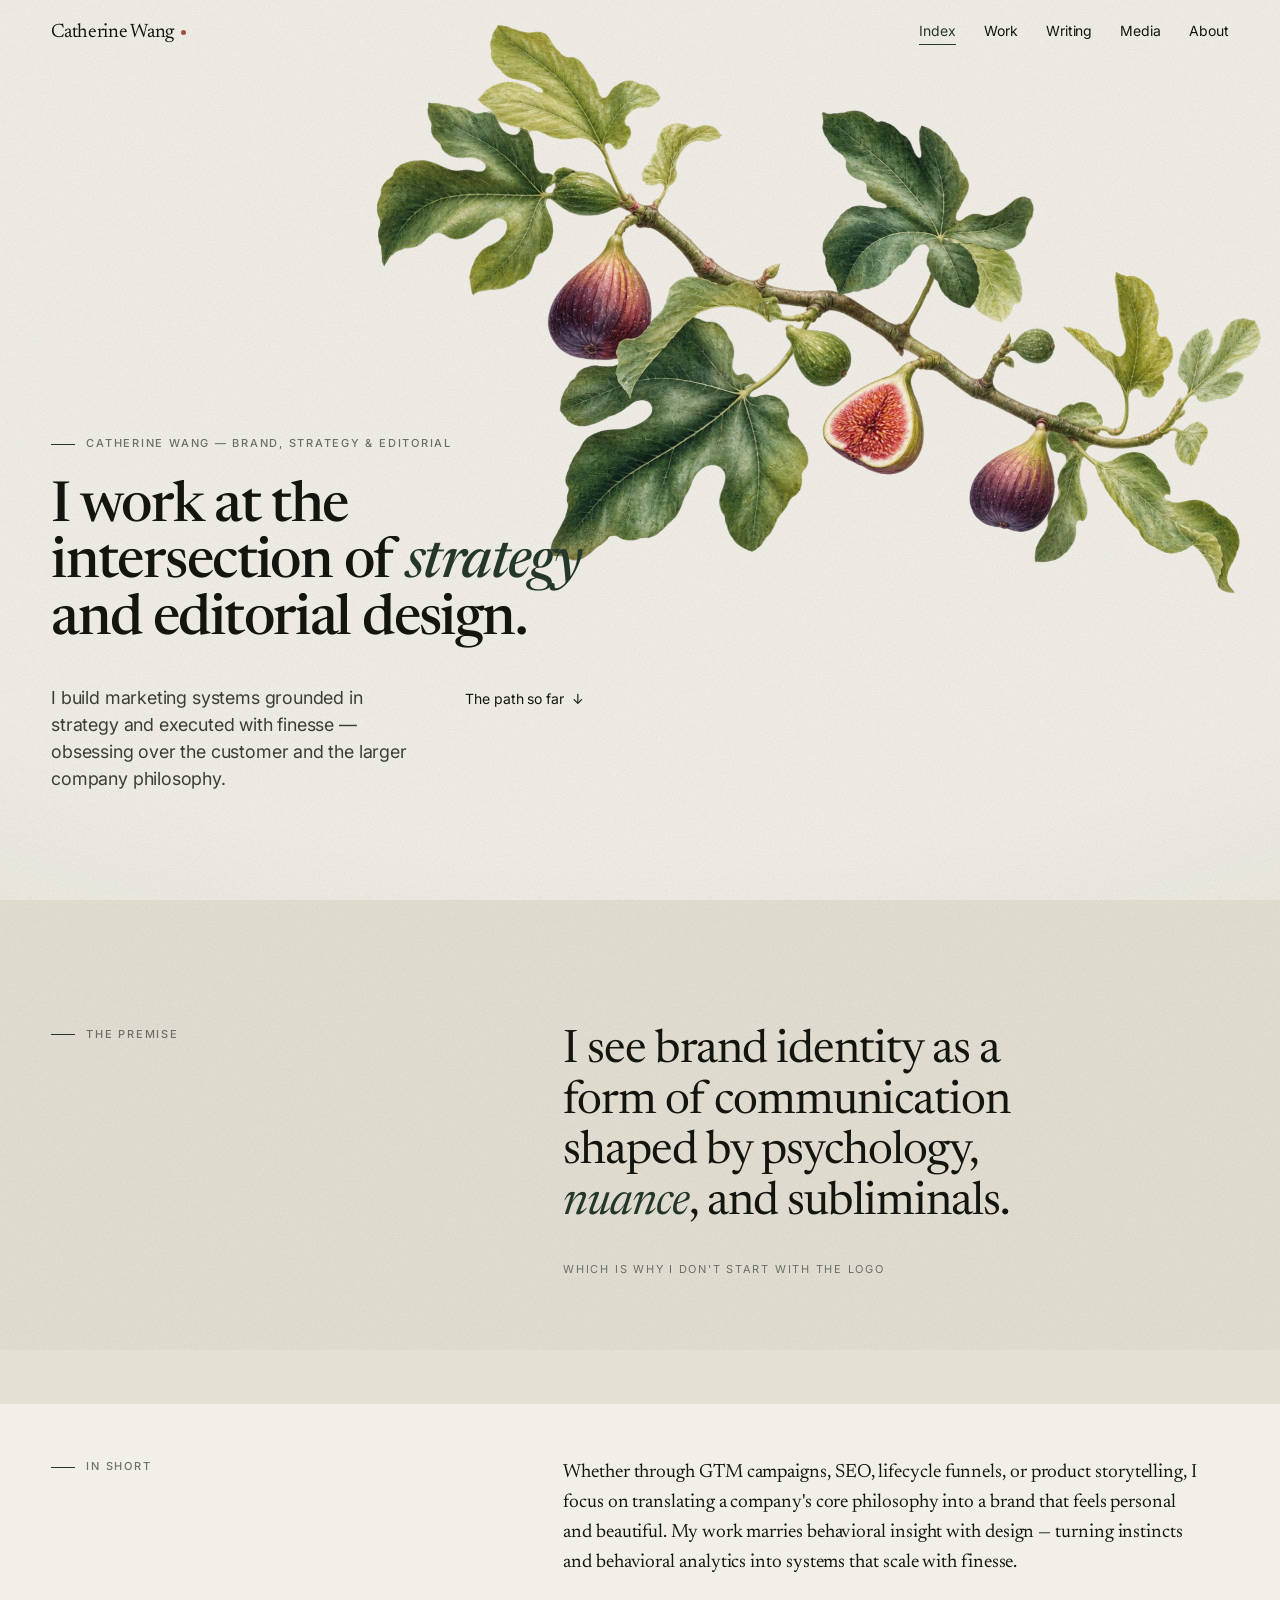
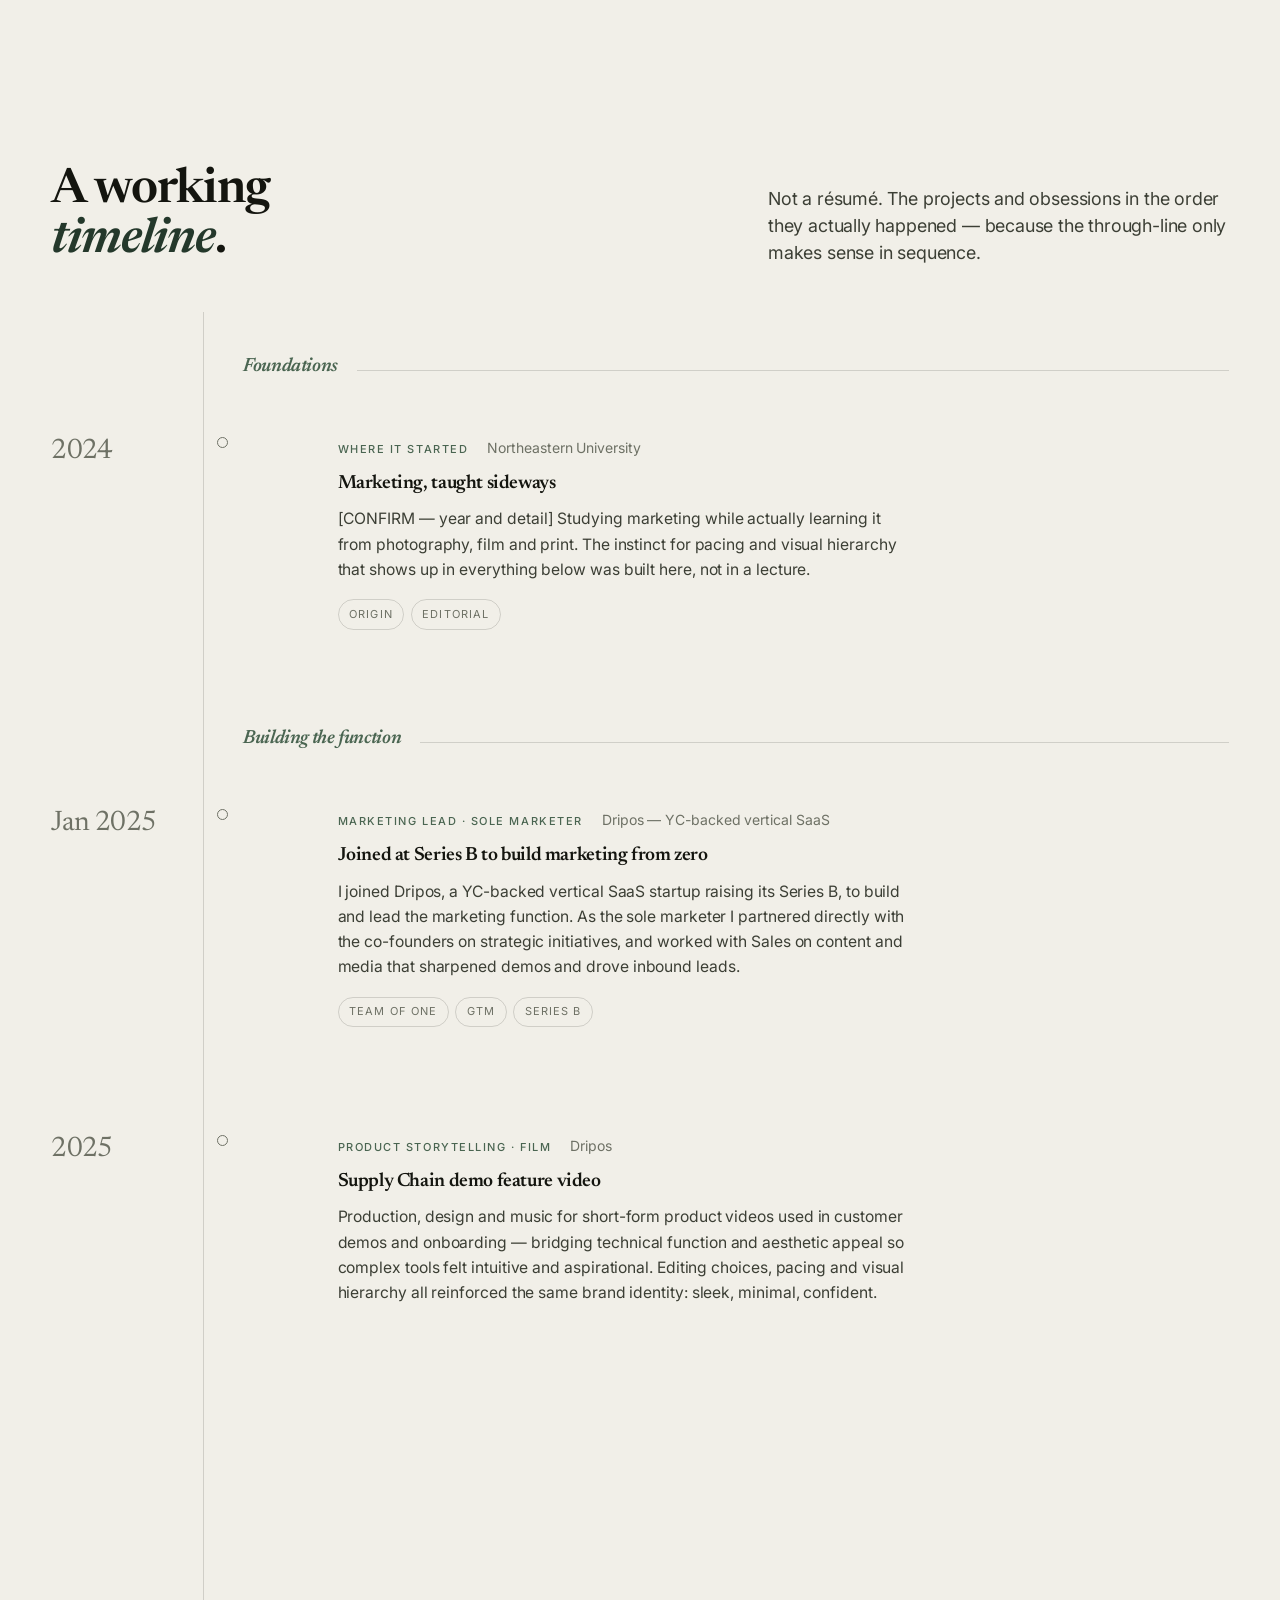
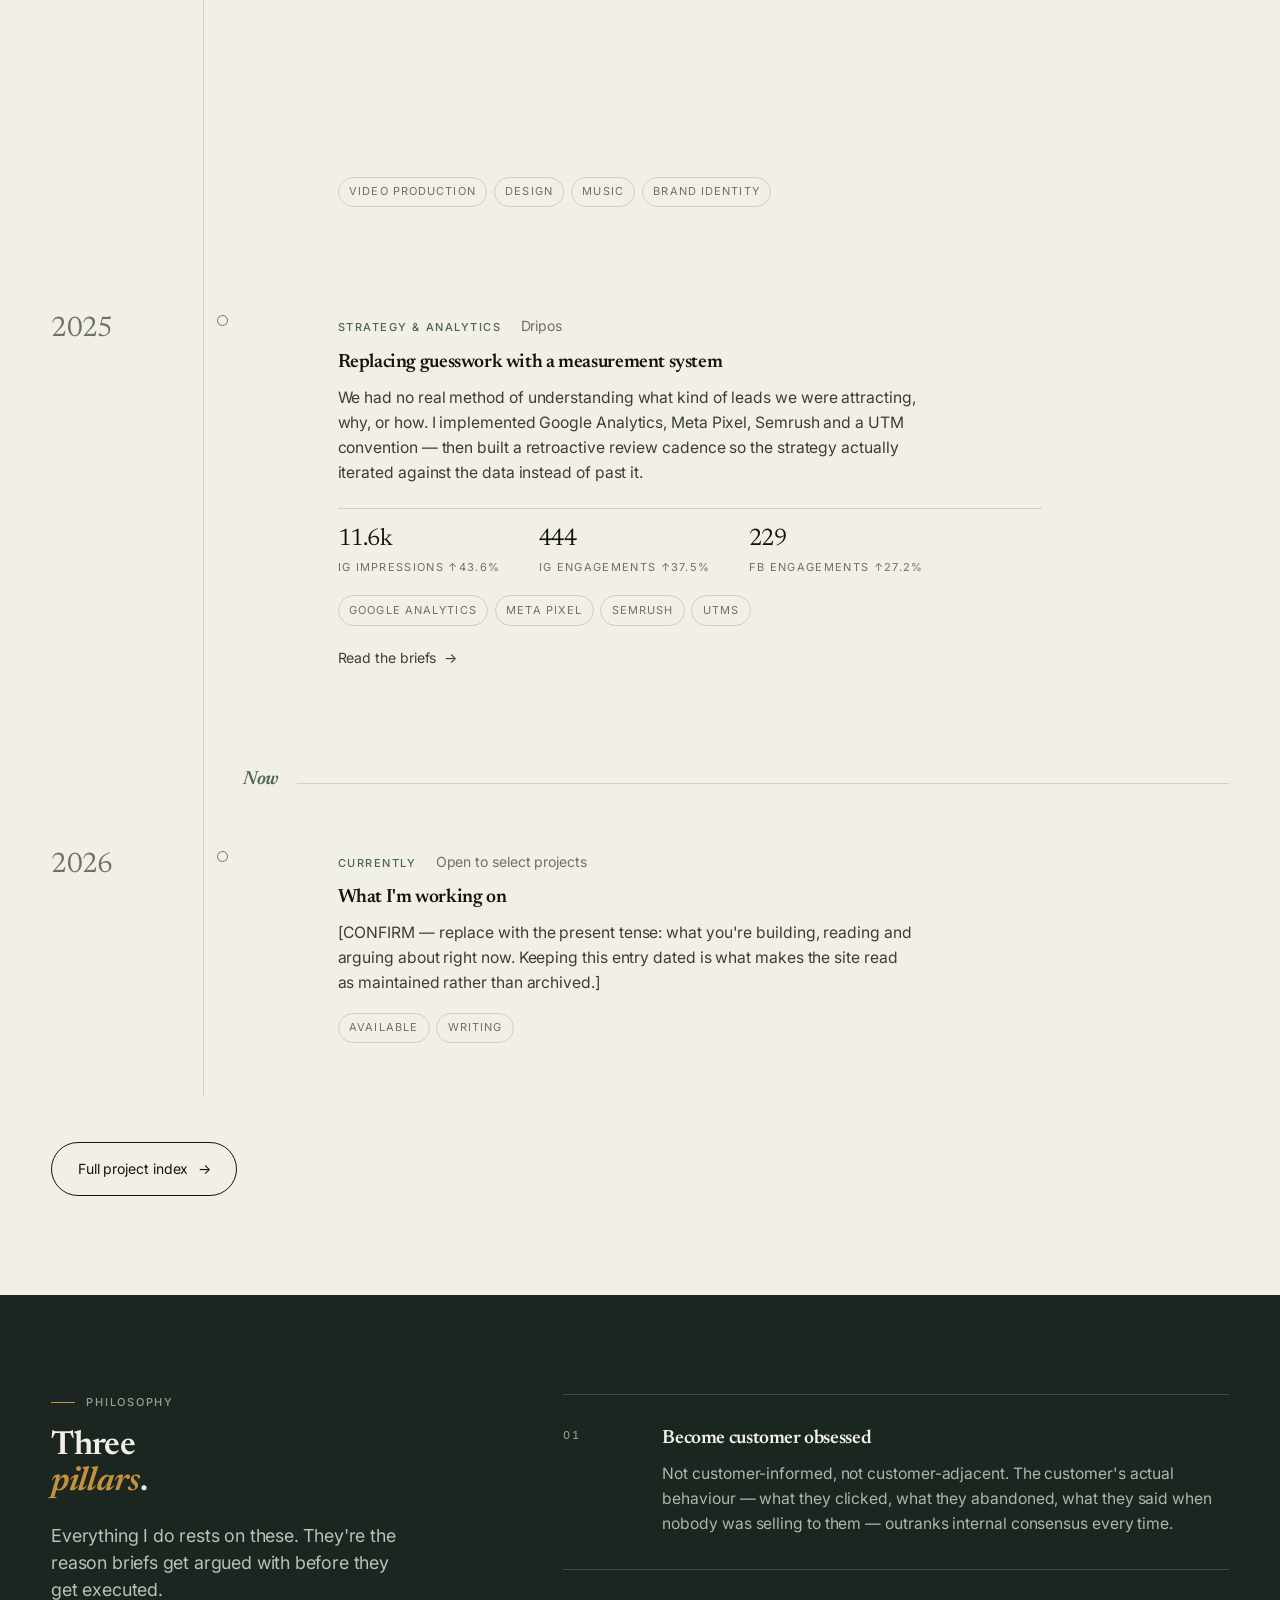
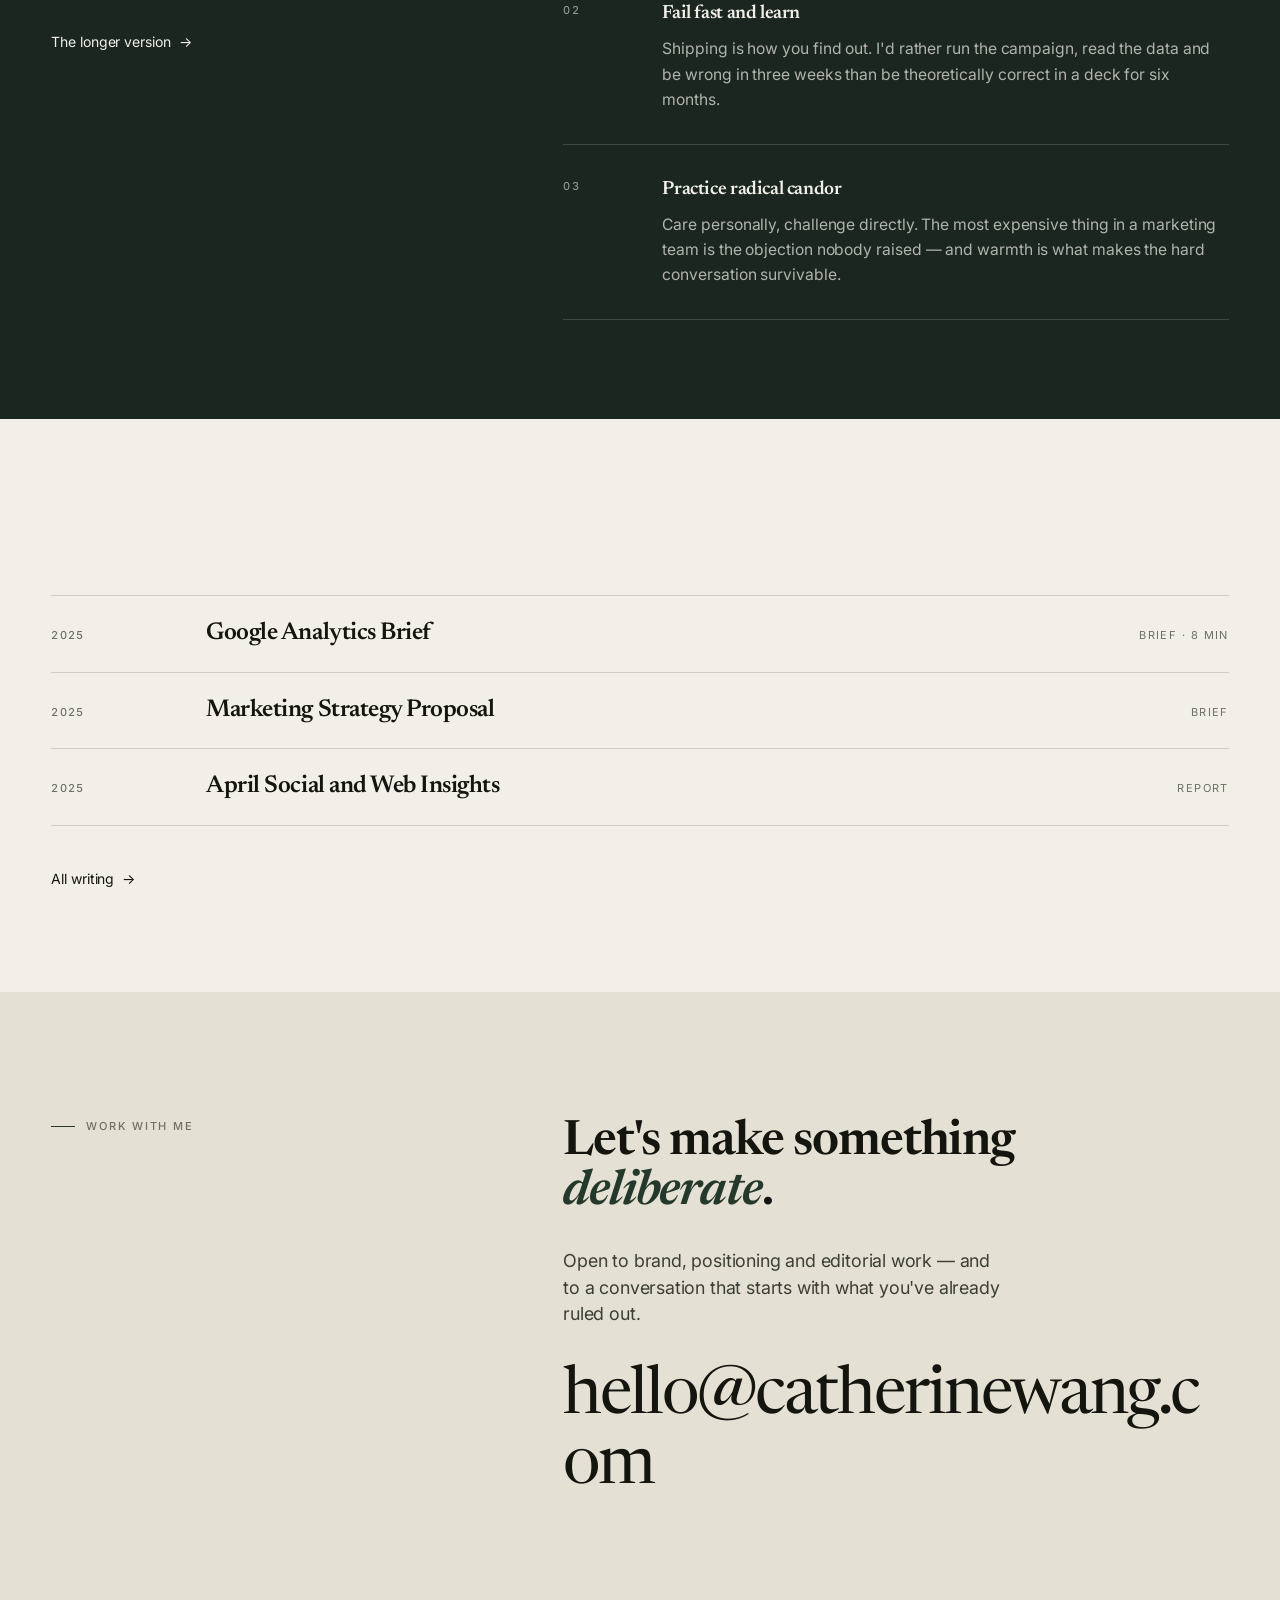
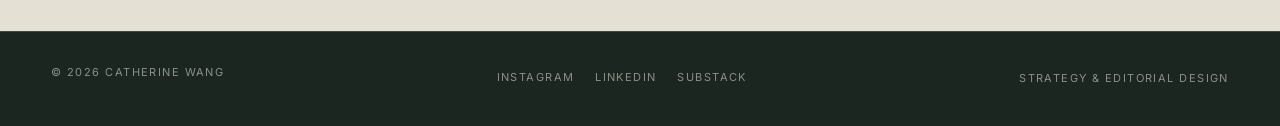
==== commit ace709fc: "Add custom fig favicon" ====
--- a/index.html
+++ b/index.html
@@ -9,6 +9,9 @@
 <meta property="og:description" content="I build marketing systems grounded in strategy and executed with finesse.">
 <meta property="og:type" content="website">
 
+<link rel="icon" type="image/png" sizes="32x32" href="assets/favicon-32.png">
+<link rel="icon" type="image/png" sizes="16x16" href="assets/favicon-16.png">
+<link rel="apple-touch-icon" sizes="180x180" href="assets/apple-touch-icon.png">
 <link rel="preconnect" href="https://fonts.googleapis.com">
 <link rel="preconnect" href="https://fonts.gstatic.com" crossorigin>
 <link href="https://fonts.googleapis.com/css2?family=Newsreader:ital,opsz,wght@0,6..72,300..600;1,6..72,300..600&family=Inter:wght@300;400;500&display=swap" rel="stylesheet">
